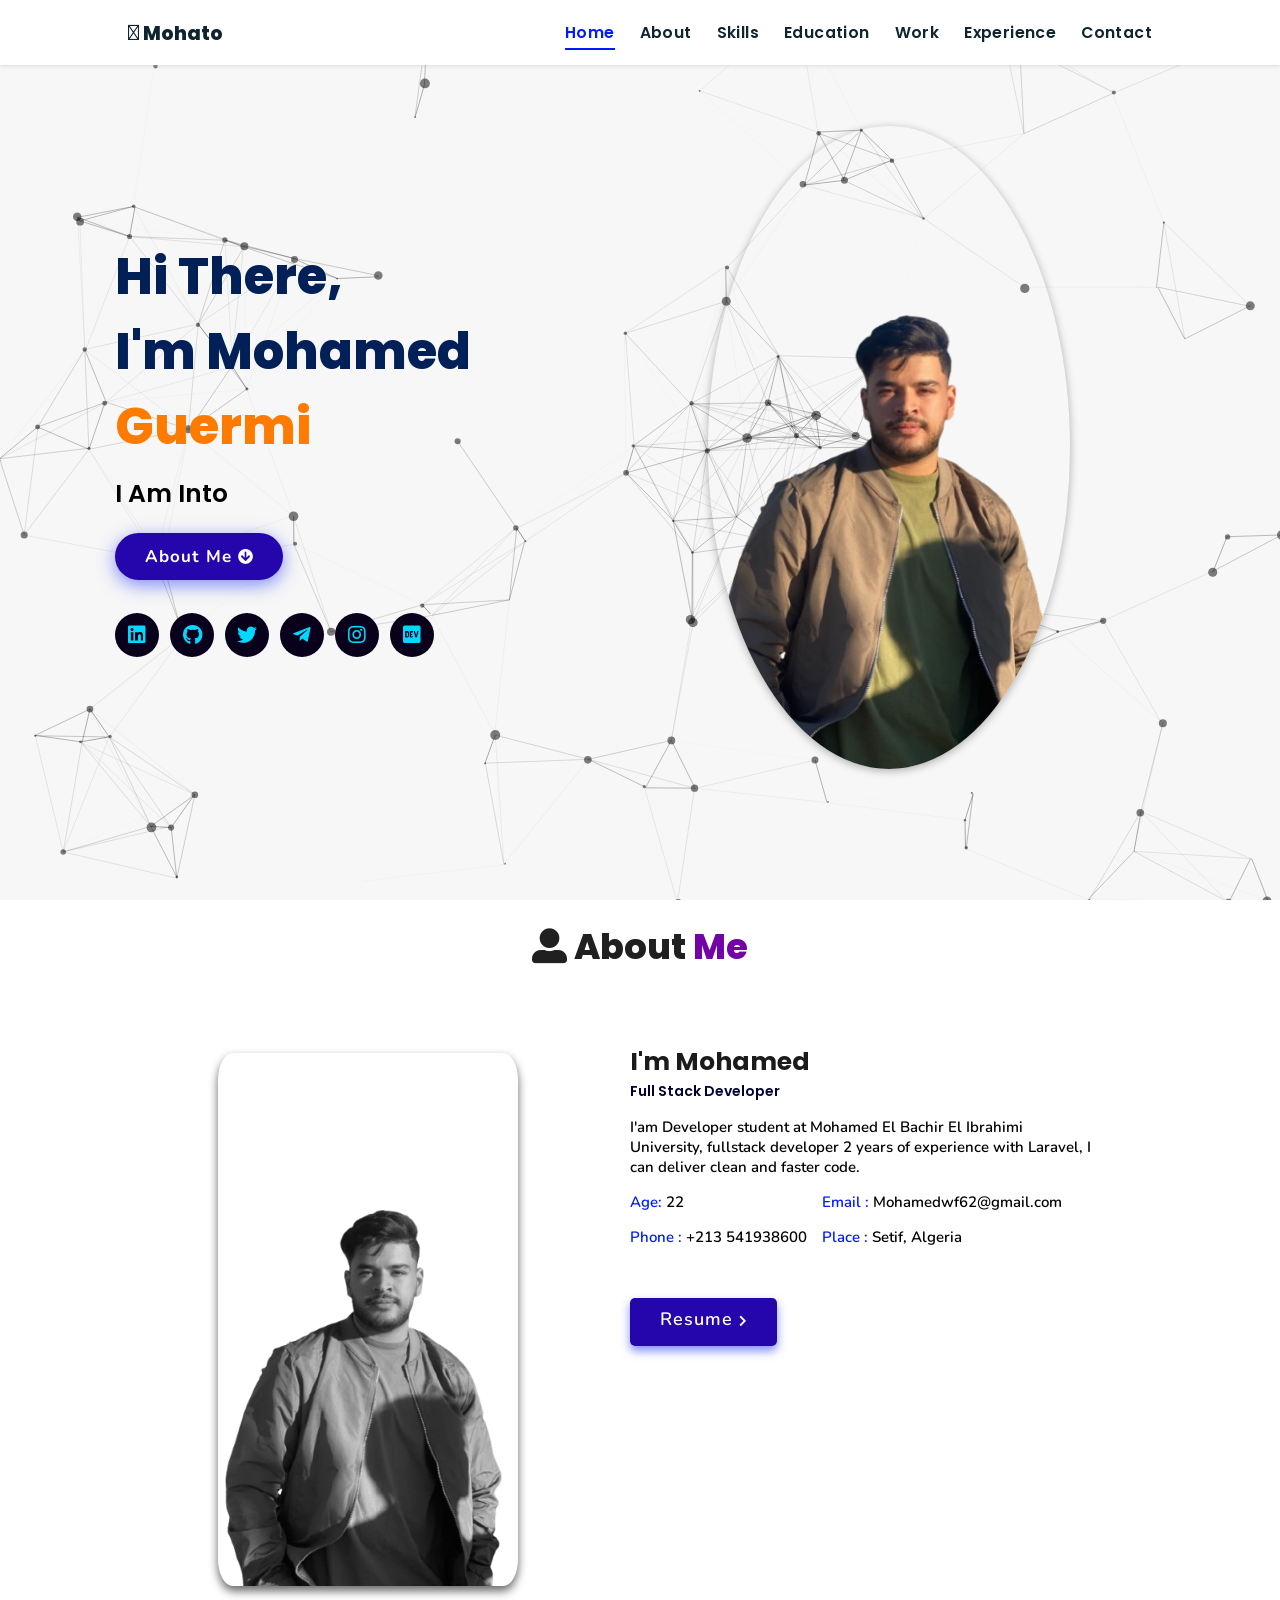
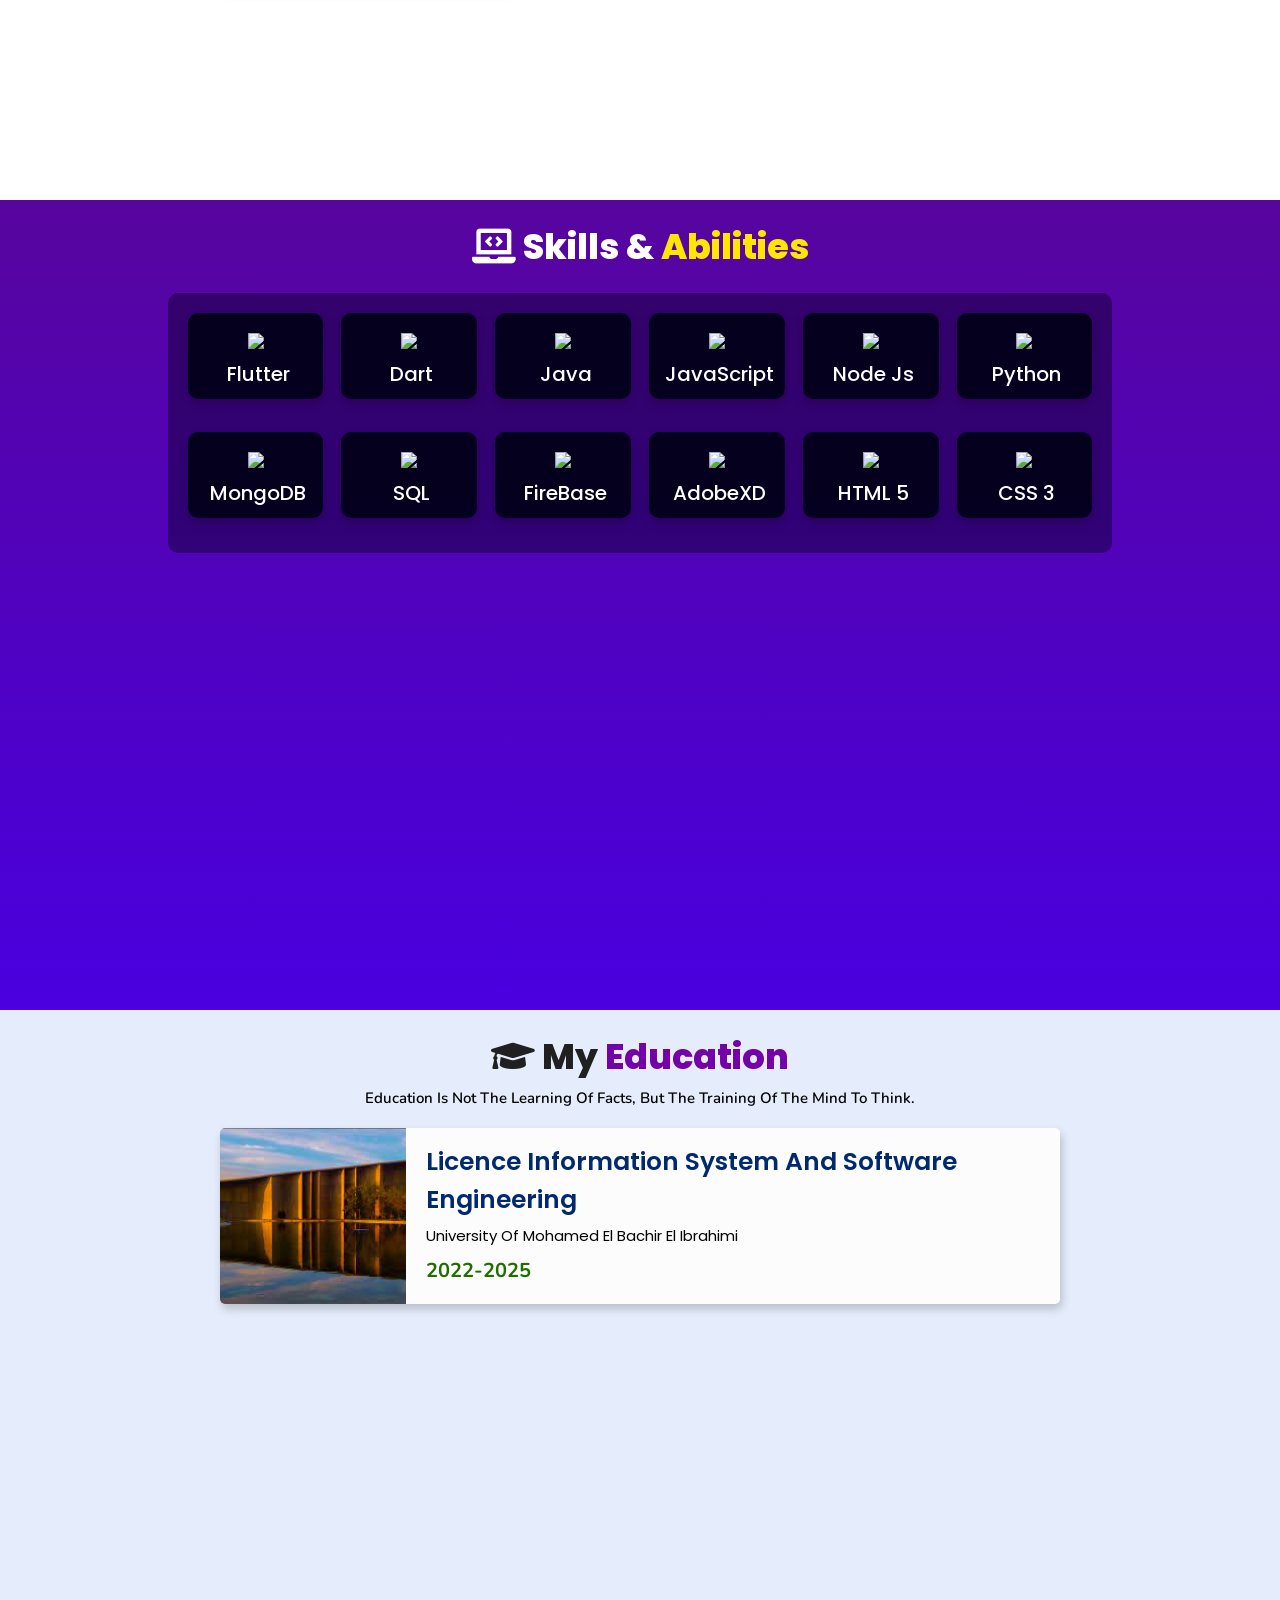
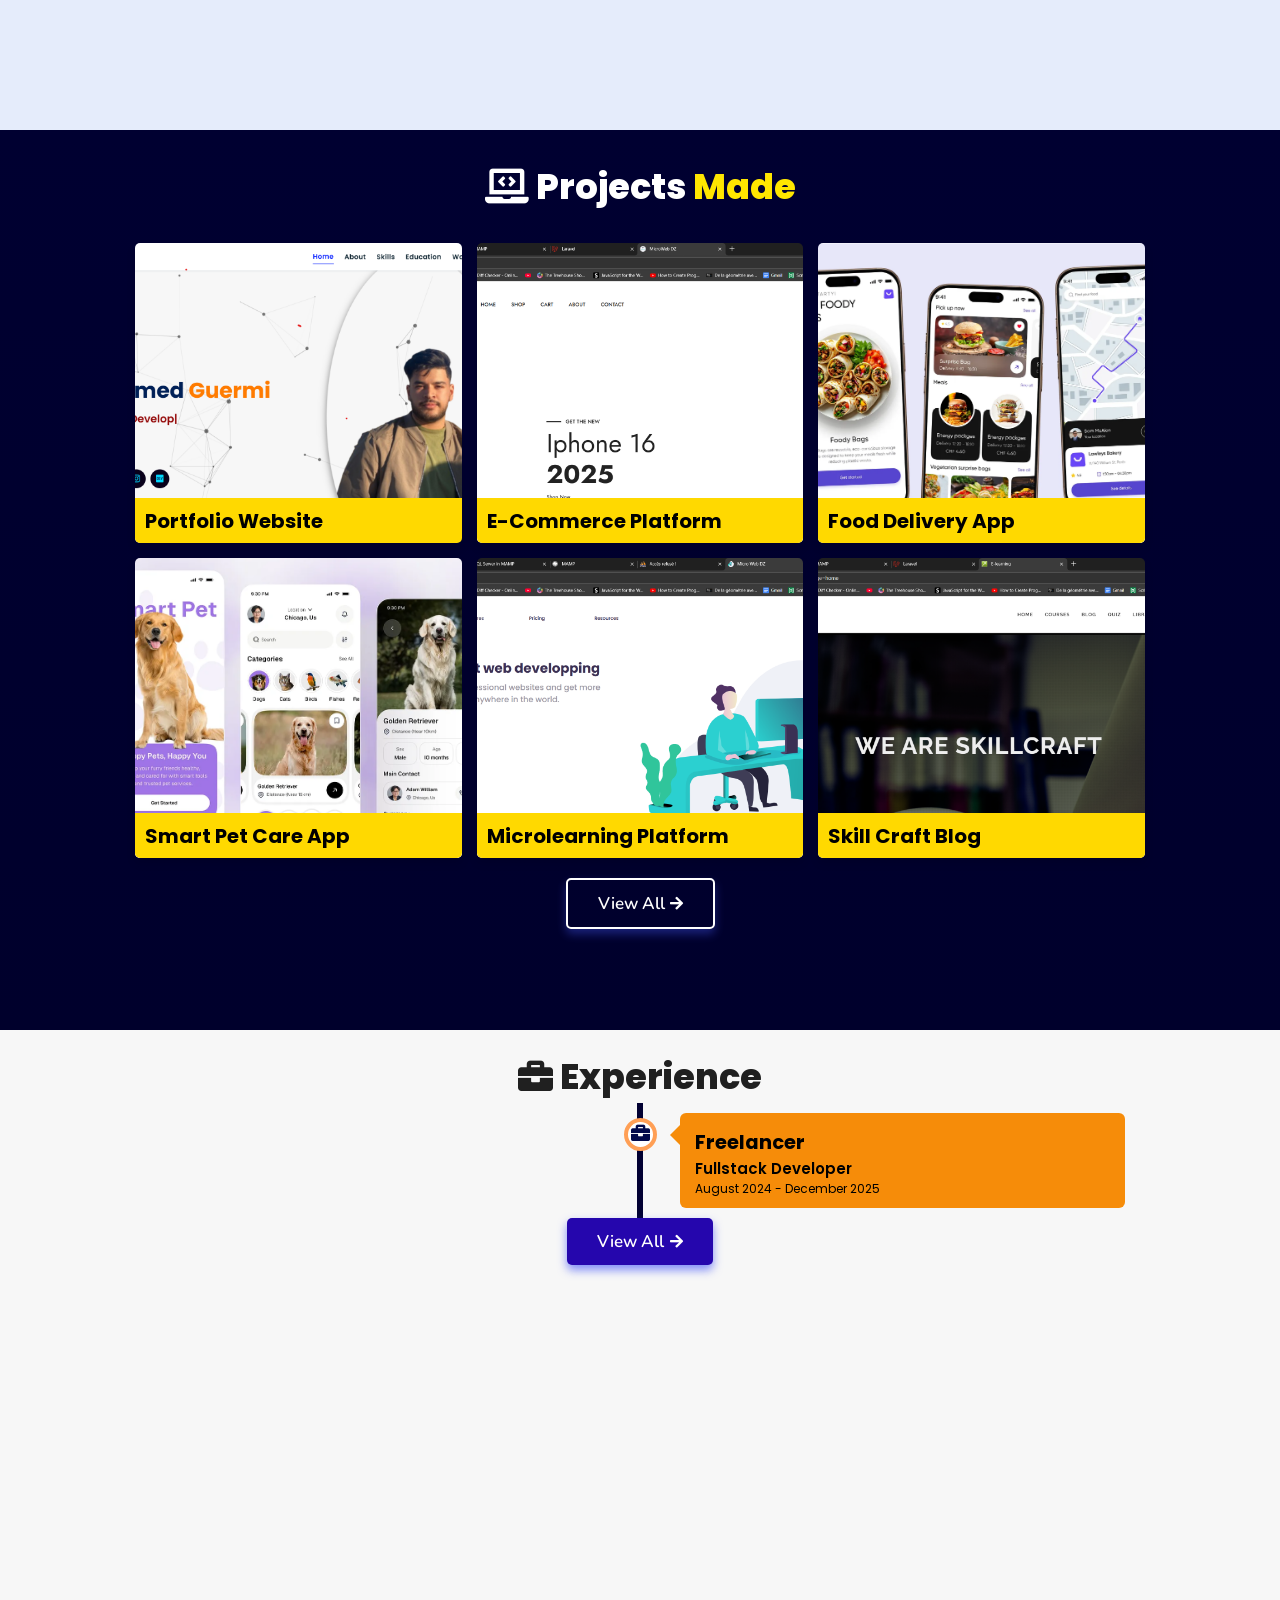
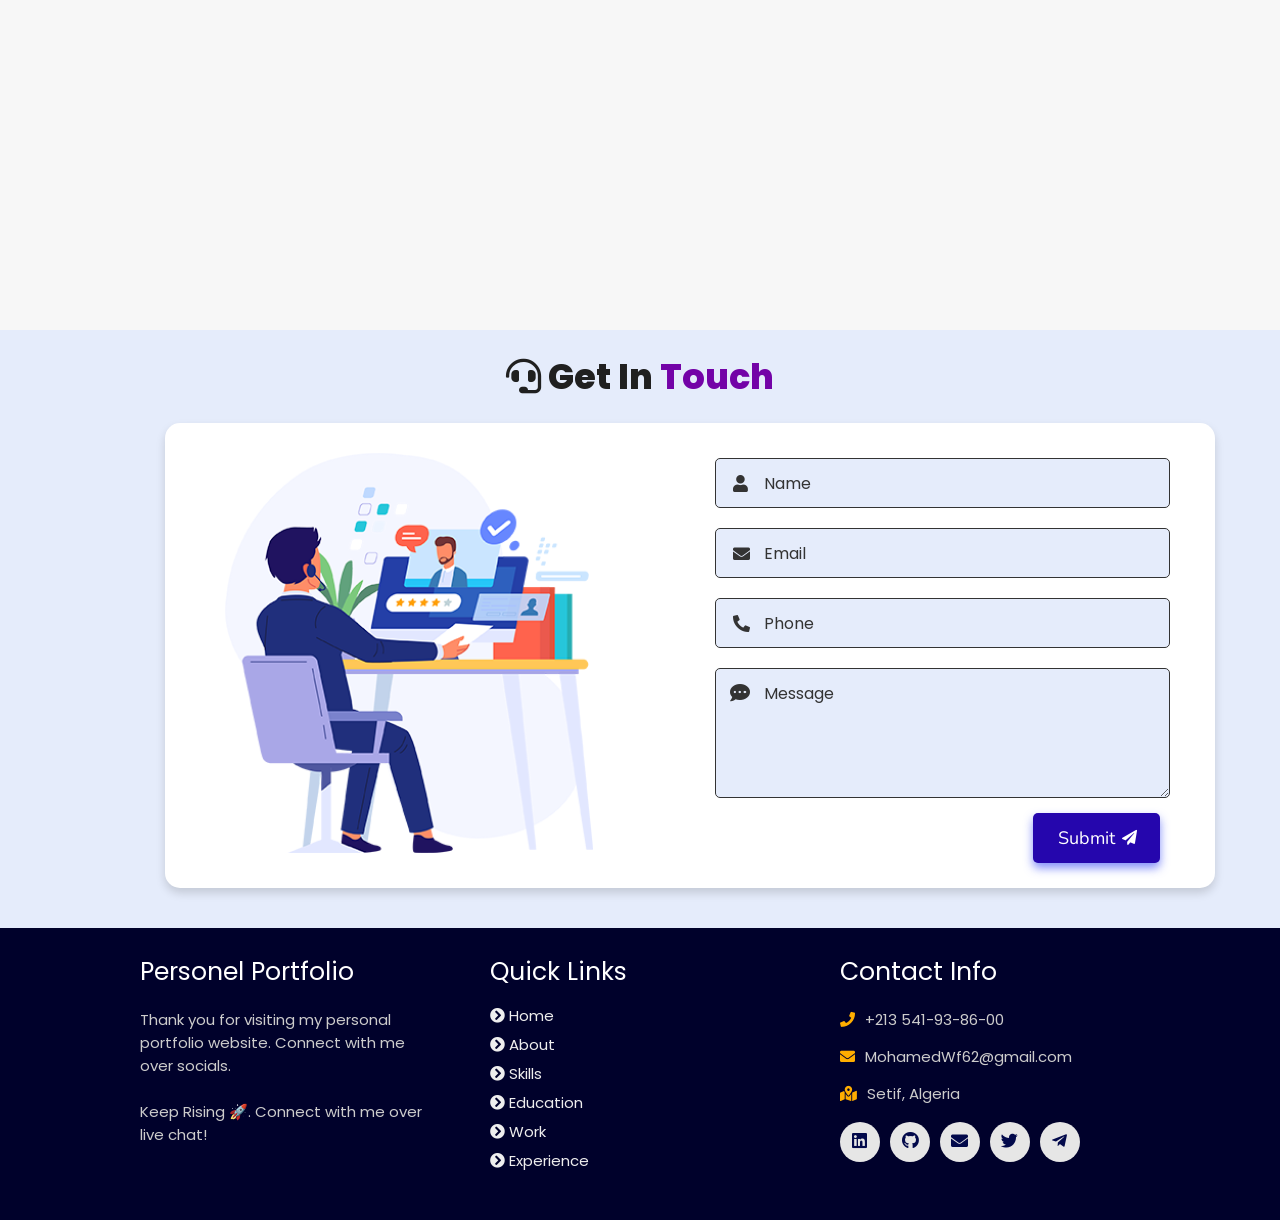
==== index.html @ 0176d93a "Add portfolio site files" ====
<!DOCTYPE html>
<html lang="en">

<head>
    <meta charset="UTF-8">
    <meta http-equiv="X-UA-Compatible" content="IE=edge">
    <meta name="viewport" content="width=device-width, initial-scale=1.0">
    <meta name="keywords" content=" Guermi Mohamed, portfolio, full stack Mobile dev, personal portfolio lifecodes, portfolio design, portfolio website, personal portfolio" />
    <meta name="description" content="Welcome to my  Portfolio. Full-Stack Mobile Developer " />
    <!-- Custom CSS -->
    <link rel="stylesheet" href="./assets/css/style.css">
    <!-- Font Awesome -->
    <link rel="stylesheet" href="https://cdnjs.cloudflare.com/ajax/libs/font-awesome/5.15.3/css/all.min.css" integrity="sha512-iBBXm8fW90+nuLcSKlbmrPcLa0OT92xO1BIsZ+ywDWZCvqsWgccV3gFoRBv0z+8dLJgyAHIhR35VZc2oM/gI1w==" crossorigin="anonymous" referrerpolicy="no-referrer"
    />
    <title>Portfolio | Guermi Mohamed</title>
</head>

<body oncontextmenu="return false">

    <!-- pre loader -->
    <!-- <div class="loader-container">
  <img draggable="false" src="./assets/images/preloader.gif" alt="">
</div> -->

    <!-- navbar starts -->
    <header>
        <a href="" class="logo"><i class="fa-solid fa-terminal"></i> Mohato</a>

        <div id="menu" class="fas fa-bars"></div>
        <nav class="navbar">
            <ul>
                <li><a class="active" href="#home">Home</a></li>
                <li><a href="#about">About</a></li>
                <li><a href="#skills">Skills</a></li>
                <li><a href="#education">Education</a></li>
                <li><a href="#work">Work</a></li>
                <li><a href="#experience">Experience</a></li>
                <li><a href="#contact">Contact</a></li>
            </ul>
        </nav>
    </header>
    <!-- navbar ends -->


    <!-- hero section starts -->
    <section class="home" id="home">
        <div id="particles-js"></div>

        <div class="content">
            <h2>Hi There,<br/> I'm Mohamed <span>Guermi </span></h2>
            <p>i am into <span class="typing-text"></span></p>
            <a href="#about" class="btn"><span>About Me</span>
      <i class="fas fa-arrow-circle-down"></i>
    </a>
            <div class="socials">
                <ul class="social-icons">
                    <li><a class="linkedin" aria-label="LinkedIn" href="" target="_blank"><i class="fab fa-linkedin"></i></a></li>
                    <li><a class="github" aria-label="GitHub" href="https://github.com/" target="_blank"><i class="fab fa-github"></i></a></li>
                    <li><a class="twitter" aria-label="Twitter" href="" target="_blank"><i class="fab fa-twitter"></i></a></li>
                    <li><a class="telegram" aria-label="Telegram" href="" target="_blank"><i class="fab fa-telegram-plane"></i></a></li>
                    <li><a class="instagram" aria-label="Instagram" href=""><i class="fab fa-instagram" target="_blank"></i></a></li>
                    <li><a class="dev" aria-label="Dev" href="" target="_blank"><i class="fab fa-dev"></i></a></li>
                </ul>
            </div>
        </div>
        <div class="image">
            <img draggable="false" class="tilt" src="./assets/images/porfolio.png" alt="">
        </div>
    </section>
    <!-- hero section ends -->


    <!-- about section starts -->
    <section class="about" id="about">
        <h2 class="heading"><i class="fas fa-user-alt"></i> About <span>Me</span></h2>

        <div class="row">

            <div class="image">
                <img draggable="false" class="tilt" src="./assets/images/porfolio.png" alt="">
            </div>
            <div class="content">
                <h3>I'm Mohamed</h3>
                <span class="tag">Full Stack Developer</span>

                <p> I'am Developer student at Mohamed El Bachir El Ibrahimi University, fullstack  developer 2 years of experience with Laravel, I can deliver clean and faster code. </p>

                <div class="box-container">
                    <div class="box">
                        <p><span> age: </span> 22</p>
                        <p><span> phone : </span> +213 541938600</p>
                    </div>
                    <div class="box">
                        <p><span> email : </span> Mohamedwf62@gmail.com</p>
                        <p><span> place : </span> Setif, Algeria</p>
                    </div>
                </div>

                <div class="resumebtn">
                    <a href="#" class="btn"><span>Resume</span>
                <i class="fas fa-chevron-right"></i>
            </a>
                </div>

            </div>
        </div>
    </section>
    <!-- about section ends -->

    <!-- skills section starts -->
    <section class="skills" id="skills">

        <h2 class="heading"><i class="fas fa-laptop-code"></i> Skills & <span>Abilities</span></h2>

        <div class="container">
            <div class="row" id="skillsContainer">


                <div class="bar">
                    <div class="info">
                        <img src="https://img.icons8.com/fluency/2x/flutter.png" />
                        <span>Flutter</span>
                    </div>
                </div>
                <div class="bar">
                    <div class="info">
                        <img src="https://img.icons8.com/color/2x/dart.png" />
                        <span>Dart</span>
                    </div>
                </div>
                <div class="bar">
                    <div class="info">
                        <img src="https://img.icons8.com/color/2x/java-coffee-cup-logo.png" />
                        <span>Java</span>
                    </div>
                </div>
                <div class="bar">
                    <div class="info">
                        <img src="https://img.icons8.com/color/2x/javascript.png" />
                        <span>JavaScript</span>
                    </div>
                </div>
                <div class="bar">
                    <div class="info">
                        <img src="https://img.icons8.com/fluency/2x/node-js.png" />
                        <span>Node Js</span>
                    </div>
                </div>
                <div class="bar">
                    <div class="info">
                        <img src="https://img.icons8.com/color/2x/python.png" />
                        <span>Python</span>
                    </div>
                </div>
                <div class="bar">
                    <div class="info">
                        <img src="https://img.icons8.com/color/2x/mongodb.png" />
                        <span>MongoDB</span>
                    </div>
                </div>
                <div class="bar">
                    <div class="info">
                        <img src="https://img.icons8.com/color-glass/2x/sql.png" />
                        <span>SQL</span>
                    </div>
                </div>
                <div class="bar">
                    <div class="info">
                        <img src="https://img.icons8.com/color/2x/firebase.png" />
                        <span>FireBase</span>
                    </div>
                </div>
                <div class="bar">
                    <div class="info">
                        <img src="https://img.icons8.com/color/2x/adobe-xd.png" />
                        <span>AdobeXD</span>
                    </div>
                </div>
                <div class="bar">
                    <div class="info">
                        <img src="https://img.icons8.com/color/2x/html-5.png" />
                        <span>HTML 5</span>
                    </div>
                </div>
                <div class="bar">
                    <div class="info">
                        <img src="https://img.icons8.com/color/2x/css3.png" />
                        <span>CSS 3</span>
                    </div>
                </div>


            </div>
        </div>
    </section>
    <!-- skills section ends -->


    <!-- education section starts -->
    <section class="education" id="education">

        <h1 class="heading"><i class="fas fa-graduation-cap"></i> My <span>Education</span></h1>

        <p class="qoute">Education is not the learning of facts, but the training of the mind to think.</p>

        <div class="box-container">

            <div class="box">
                <div class="image">
                    <img draggable="false" src="[data-uri]"
                        alt="">
                </div>
                <div class="content">
                    <h3>Licence Information System and Software Engineering</h3>
                    <p>University of Mohamed El Bachir El Ibrahimi</p>
                    <h4>2022-2025</h4>
                </div>
            </div>
<!-- 
            <div class="box">
                <div class="image">
                    <img draggable="false" src="[data-uri]"
                        alt="">
                </div>
                <div class="content">
                    <h3>Master degree Software Engineering</h3>
                    <p>University of Science and Technology Houari Boumediene | USTHB</p>
                    <h4>2021-2023 | In progress</h4>
                </div>
            </div>
End of the first box -->
        </div>
    </section>
    <!-- education section ends -->


    <!-- work project section starts -->
    <section class="work" id="work">

        <h2 class="heading"><i class="fas fa-laptop-code"></i> Projects <span>Made</span></h2>

        <div class="box-container">

            <div class="box tilt">
                <img draggable="false" src="./assets/images/prl.png" alt="" />
                <div class="content">
                    <div class="tag">
                        <h3>Portfolio Website</h3>
                    </div>
                    <div class="desc">
                        <p>Personal portfolio website. Don't need much info about it, just scroll down. You're here only!</p>
                        <div class="btns">
                            <a href="https://www.instagram.com/microwebdz.19?igsh=MTJtaXp4eDdtaGRpdg==" class="btn" target="_blank"><i class="fas fa-eye"></i> View</a>
                            <a href="https://github.com/NinjaDev/my-portfolio" class="btn" target="_blank">Code <i class="fas fa-code"></i></a>
                        </div>
                    </div>
                </div>
            </div>

            <div class="box tilt">
                <img draggable="false" src="./assets/images/ecommerce.png" alt="" />
                <div class="content">
                    <div class="tag">
                        <h3>E-Commerce Platform</h3>
                    </div>
                    <div class="desc">
                        <p>Full-stack e-commerce solution with modern design, shopping cart, payment integration, and admin dashboard.</p>
                        <div class="btns">
                            <a href="https://www.instagram.com/microwebdz.19?igsh=MTJtaXp4eDdtaGRpdg==" class="btn" target="_blank"><i class="fas fa-eye"></i> View</a>
                            <a href="https://github.com/NinjaDev" class="btn" target="_blank">Code <i class="fas fa-code"></i></a>
                        </div>
                    </div>
                </div>
            </div>

            <div class="box tilt">
                <img draggable="false" src="./assets/images/food app.png" alt="" />
                <div class="content">
                    <div class="tag">
                        <h3>Food Delivery App</h3>
                    </div>
                    <div class="desc">
                        <p>Mobile food ordering application with real-time tracking, user-friendly interface, and secure payment options.</p>
                        <div class="btns">
                            <a href="https://www.instagram.com/microwebdz.19?igsh=MTJtaXp4eDdtaGRpdg==" class="btn" target="_blank"><i class="fas fa-eye"></i> View</a>
                            <a href="https://github.com/NinjaDev" class="btn" target="_blank">Code <i class="fas fa-code"></i></a>
                        </div>
                    </div>
                </div>
            </div>

            <div class="box tilt">
                <img draggable="false" src="./assets/images/smart pet app.png" alt="" />
                <div class="content">
                    <div class="tag">
                        <h3>Smart Pet Care App</h3>
                    </div>
                    <div class="desc">
                        <p>IoT-based pet monitoring application with health tracking, feeding schedules, and real-time notifications for pet owners.</p>
                        <div class="btns">
                            <a href="https://www.instagram.com/microwebdz.19?igsh=MTJtaXp4eDdtaGRpdg==" class="btn" target="_blank"><i class="fas fa-eye"></i> View</a>
                            <a href="https://github.com/NinjaDev" class="btn" target="_blank">Code <i class="fas fa-code"></i></a>
                        </div>
                    </div>
                </div>
            </div>

            <div class="box tilt">
                <img draggable="false" src="./assets/images/microweb elarning.png" alt="" />
                <div class="content">
                    <div class="tag">
                        <h3>Microlearning Platform</h3>
                    </div>
                    <div class="desc">
                        <p>Modern e-learning platform with bite-sized courses, progress tracking, and interactive content delivery system.</p>
                        <div class="btns">
                            <a href="https://www.instagram.com/microwebdz.19?igsh=MTJtaXp4eDdtaGRpdg==" class="btn" target="_blank"><i class="fas fa-eye"></i> View</a>
                            <a href="https://github.com/NinjaDev" class="btn" target="_blank">Code <i class="fas fa-code"></i></a>
                        </div>
                    </div>
                </div>
            </div>

            <div class="box tilt">
                <img draggable="false" src="./assets/images/skill craft blog.png" alt="" />
                <div class="content">
                    <div class="tag">
                        <h3>Skill Craft Blog</h3>
                    </div>
                    <div class="desc">
                        <p>Professional blogging platform focused on skill development with CMS features, user engagement, and content management.</p>
                        <div class="btns">
                            <a href="https://www.instagram.com/microwebdz.19?igsh=MTJtaXp4eDdtaGRpdg==" class="btn" target="_blank"><i class="fas fa-eye"></i> View</a>
                            <a href="https://github.com/NinjaDev" class="btn" target="_blank">Code <i class="fas fa-code"></i></a>
                        </div>
                    </div>
                </div>
            </div>

        </div>

        <div class="viewall">
            <a href="/projects/index.html" class="btn"><span>View All</span>
    <i class="fas fa-arrow-right"></i>
</a>
        </div>

    </section>
    <!-- work project section ends -->

    <!-- experience section starts -->
    <section class="experience" id="experience">

        <h2 class="heading"><i class="fas fa-briefcase"></i> Experience </h2>

        <div class="timeline">
            <div class="container right">
                <div class="content">
                    <div class="tag">
                        <h2>Freelancer</h2>
                    </div>
                    <div class="desc">
                        <h3> Fullstack Developer </h3>
                        <p>August 2024 - December 2025 </p>
                    </div>
                </div>
            </div>

           <!--  <div class="container right">
                <div class="content">
                    <div class="tag">
                        <h2>Freelancer</h2>
                    </div>
                    <div class="desc">
                        <h3>Full Stack Mobile Developer</h3>
                        <p>Oct 2021 - present</p>
                    </div>
                </div>
            </div>

            <div class="container left">
                <div class="content">
                    <div class="tag">
                        <h2>MASS StratUp</h2>
                    </div>
                    <div class="desc">
                        <h3>Mobile Developer </h3>
                        <p>June 2021 -jan 2022 </p>
                    </div>
                </div>
            </div>
            
             <div class="container left">
                <div class="content">
                    <div class="tag">
                        <h2>SPOTLIGHT</h2>
                    </div>
                    <div class="desc">
                        <h3>Project Manager & Fullstack Developer </h3>
                        <p>December 2024 -present </p>
                    </div>
                </div>
            </div>

            <div class="container right">
      <div class="content">
        <div class="tag">
          <h2>The Spark Foundation</h2>
        </div>
        <div class="desc">
            <h3>Website Developer | Internship</h3>
            <p>May 2021 - June 2021</p>
        </div>
      </div>
    </div>

    <div class="container left">
      <div class="content">
        <div class="tag">
          <h2>The Spark Foundation</h2>
        </div>
        <div class="desc">
            <h3>Mobile Application Developer | Internship</h3>
            <p>April 2021 - May 2021</p>
        </div>
      </div>
    </div>

    <div class="container right">
      <div class="content">
        <div class="tag">
          <h2>Frshr Technologies</h2>
        </div>
        <div class="desc">
            <h3>Wordpress Developer | Internship</h3>
            <p>April 2021 - April 2021</p>
        </div>
      </div>
    </div>

    <div class="container left">
      <div class="content">
        <div class="tag">
          <h2>WonderingBlog</h2>
        </div>
        <div class="desc">
            <h3>Web Development & SEO | Internship</h3>
            <p>March 2021 - April 2021</p>
        </div>
      </div>
    </div>
  </div>
-->
            <div class="morebtn">
                <a href="/experience/index.html" class="btn"><span>View All</span>
      <i class="fas fa-arrow-right"></i>
  </a>
            </div>

        </div>

    </section>
    <!--
    </section>
    <!-- experience section ends -->

    <!-- contact section starts -->
    <section class="contact" id="contact">

        <h2 class="heading"><i class="fas fa-headset"></i> Get in <span>Touch</span></h2>

        <div class="container">
            <div class="content">
                <div class="image-box">
                    <img draggable="false" src="./assets/images/contact1.png" alt="">
                </div>
                <form id="contact-form">

                    <div class="form-group">
                        <div class="field">
                            <input type="text" name="name" placeholder="Name" required>
                            <i class='fas fa-user'></i>
                        </div>
                        <div class="field">
                            <input type="text" name="email" placeholder="Email" required>
                            <i class='fas fa-envelope'></i>
                        </div>
                        <div class="field">
                            <input type="text" name="phone" placeholder="Phone">
                            <i class='fas fa-phone-alt'></i>
                        </div>
                        <div class="message">
                            <textarea placeholder="Message" name="message" required></textarea>
                            <i class="fas fa-comment-dots"></i>
                        </div>
                    </div>
                    <div class="button-area">
                        <button type="submit">
          Submit <i class="fa fa-paper-plane"></i></button>
                    </div>
                </form>
            </div>
        </div>
    </section>
    <!-- contact section ends -->


    <!-- footer section starts -->
    <section class="footer">

        <div class="box-container">

            <div class="box">
                <h3>Personel Portfolio</h3>
                <p>Thank you for visiting my personal portfolio website. Connect with me over socials. <br/> <br/> Keep Rising 🚀. Connect with me over live chat!</p>
            </div>

            <div class="box">
                <h3>quick links</h3>
                <a href="#home"><i class="fas fa-chevron-circle-right"></i> home</a>
                <a href="#about"><i class="fas fa-chevron-circle-right"></i> about</a>
                <a href="#skills"><i class="fas fa-chevron-circle-right"></i> skills</a>
                <a href="#education"><i class="fas fa-chevron-circle-right"></i> education</a>
                <a href="#work"><i class="fas fa-chevron-circle-right"></i> work</a>
                <a href="#experience"><i class="fas fa-chevron-circle-right"></i> experience</a>
            </div>

            <div class="box">
                <h3>contact info</h3>
                <p> <i class="fas fa-phone"></i>+213 541-93-86-00</p>
                <p> <i class="fas fa-envelope"></i>MohamedWf62@gmail.com</p>
                <p> <i class="fas fa-map-marked-alt"></i>Setif, Algeria</p>
                <div class="share">

                    <a href="" class="fab fa-linkedin" aria-label="LinkedIn" target="_blank"></a>
                    <a href="" class="fab fa-github" aria-label="GitHub" target="_blank"></a>
                    <a href="" class="fas fa-envelope" aria-label="Mail" target="_blank"></a>
                    <a href="" class="fab fa-twitter" aria-label="Twitter" target="_blank"></a>
                    <a href="" class="fab fa-telegram-plane" aria-label="Telegram" target="_blank"></a>
                </div>
            </div>
        </div>


    </section>
    <!-- footer section ends -->


    <!-- scroll top btn -->
    <a href="#home" aria-label="ScrollTop" class="fas fa-angle-up" id="scroll-top"></a>
    <!-- scroll back to top -->


    <!-- ==== ALL MAJOR JAVASCRIPT CDNS STARTS ==== -->
    <!-- jquery cdn -->
    <script src="https://cdnjs.cloudflare.com/ajax/libs/jquery/3.6.0/jquery.min.js" integrity="sha512-894YE6QWD5I59HgZOGReFYm4dnWc1Qt5NtvYSaNcOP+u1T9qYdvdihz0PPSiiqn/+/3e7Jo4EaG7TubfWGUrMQ==" crossorigin="anonymous" referrerpolicy="no-referrer"></script>

    <!-- typed.js cdn -->
    <script src="https://cdnjs.cloudflare.com/ajax/libs/typed.js/2.0.5/typed.min.js" integrity="sha512-1KbKusm/hAtkX5FScVR5G36wodIMnVd/aP04af06iyQTkD17szAMGNmxfNH+tEuFp3Og/P5G32L1qEC47CZbUQ==" crossorigin="anonymous" referrerpolicy="no-referrer"></script>

    <!-- particle.js links -->
    <script src="./assets/js/particles.min.js"></script>
    <script src="./assets/js/app.js"></script>

    <!-- vanilla tilt.js links -->
    <script src="https://cdnjs.cloudflare.com/ajax/libs/vanilla-tilt/1.7.0/vanilla-tilt.min.js" integrity="sha512-SttpKhJqONuBVxbRcuH0wezjuX+BoFoli0yPsnrAADcHsQMW8rkR84ItFHGIkPvhnlRnE2FaifDOUw+EltbuHg==" crossorigin="anonymous" referrerpolicy="no-referrer"></script>

    <!-- scroll reveal anim -->
    <script src="https://unpkg.com/scrollreveal"></script>

    <script type="text/javascript" src="https://cdn.jsdelivr.net/npm/emailjs-com@3/dist/email.min.js"></script>

    <!-- ==== ALL MAJOR JAVASCRIPT CDNS ENDS ==== -->

    <script src="./assets/js/script.js"></script>

</body>

</html>
---- assets/css/style.css ----
@import url("https://fonts.googleapis.com/css2?family=Poppins:wght@400;600;700&display=swap");
@import url("https://fonts.googleapis.com/css2?family=Nunito:ital,wght@0,300;0,400;0,600;0,700;1,300;1,400&display=swap");
* {
    margin: 0;
    padding: 0;
    box-sizing: border-box;
    text-decoration: none;
    outline: none;
    border: none;
    text-transform: capitalize;
    transition: all 0.2s linear;
}

html {
    font-size: 62.5%;
    overflow-x: hidden;
    scroll-behavior: smooth;
}

body {
    background: #f7f7f7;
    font-family: "Poppins", sans-serif;
}

*::selection {
    background: #2b3dda;
    color: #fff;
}

html {
    font-size: 62.5%;
    overflow-x: hidden;
}

html::-webkit-scrollbar {
    width: 0.8rem;
}

html::-webkit-scrollbar-track {
    background: rgb(235, 202, 245);
}

html::-webkit-scrollbar-thumb {
    background: #420177;
}

/* pre loader start */

.loader-container {
    position: fixed;
    top: 0;
    left: 0;
    z-index: 10000;
    background: #e6eff1;
    display: flex;
    align-items: center;
    justify-content: center;
    height: 100%;
    width: 100%;
}

.loader-container.fade-out {
    top: -120%;
}

/* pre loader end */

/* navbar starts */

header {
    position: fixed;
    top: 0;
    left: 0;
    right: 0;
    z-index: 1000;
    display: flex;
    align-items: center;
    justify-content: space-between;
    padding: 1.7rem 10%;
    height: 6.5rem;
    background-color: #fff;
    box-shadow: 0 1px 4px rgba(146, 161, 176, 0.3);
}

section {
    min-height: 100vh;
    padding: 2rem 9%;
}

.heading {
    font-size: 3.5rem;
    color: rgb(32, 32, 32);
    font-weight: 800;
    text-align: center;
}

.heading span {
    color: rgb(115, 3, 167);
}

header .logo {
    font-size: 1.9rem;
    font-weight: 800;
    text-decoration: none;
    color: #0e2431;
}

header .logo i {
    font-size: 2.2rem;
}

header .logo:hover {
    color: #fc8c05;
}

header .navbar ul {
    list-style: none;
    display: flex;
    justify-content: center;
    align-items: center;
}

header .navbar li {
    margin-left: 2.5rem;
}

header .navbar ul li a {
    font-size: 1.57rem;
    color: #0e2431;
    font-weight: 600;
    text-decoration: none;
    letter-spacing: 0.04rem;
    transition: 0.2s;
}

header .navbar ul li a.active,
header .navbar ul li a:hover {
    color: #011aff;
    border-bottom: 0.2rem solid #011aff;
    padding: 0.5rem 0;
}

/* navbar ends */

/* hamburger icon starts*/

#menu {
    font-size: 3rem;
    cursor: pointer;
    color: rgb(24, 2, 63);
    display: none;
}

@media (max-width: 768px) {
    #menu {
        display: block;
    }
    header .navbar {
        position: fixed;
        top: 6.5rem;
        right: -120%;
        width: 75%;
        height: 100%;
        text-align: left;
        align-items: flex-start;
        background-color: #0e0f31;
    }
    header .navbar ul {
        flex-flow: column;
        padding: 1rem;
    }
    header .navbar ul li {
        text-align: center;
        width: 100%;
        margin: 1rem 0;
        border-radius: 0.5rem;
        width: 26rem;
    }
    header .navbar ul li a {
        display: block;
        padding: 1rem;
        text-align: left;
        color: #fff;
        font-size: 2rem;
    }
    header .navbar ul li a.active,
    header .navbar ul li a:hover {
        padding: 1rem;
        color: #fff;
        border-radius: 0.5rem;
        border-bottom: 0.5rem solid #011aff;
    }
    .fa-times {
        transform: rotate(180deg);
    }
    header .navbar.nav-toggle {
        right: 0;
    }
}

/* hamburger icon ends */

/* hero section starts*/

.home {
    position: relative;
    display: flex;
    flex-wrap: wrap;
    gap: 1.5rem;
    min-height: 100vh;
    align-items: center;
}

.home #particles-js {
    position: absolute;
    top: 0;
    left: 0;
    height: 100%;
    width: 100%;
}

.home::before {
    content: "";
    position: absolute;
    top: 0;
    left: 0;
    height: 100%;
    width: 100%;
}

.home .content {
    flex: 1 1 40rem;
    padding-top: 1rem;
    z-index: 1;
}

.home .image {
    flex: 1 1 40rem;
    z-index: 1;
}

.home .image img {
    width: 70%;
    margin-left: 6rem;
    border-radius: 50%;
    box-shadow: 0 2px 8px rgba(0, 0, 0, 0.3);
    cursor: pointer;
}

.home .image img:hover {
    box-shadow: 0 5px 15px rgba(0, 0, 0, 0.5);
}

.home .content h2 {
    font-size: 5rem;
    font-weight: 800;
    color: #002057;
}

.home .content h2 span {
    font-size: 5rem;
    font-weight: 800;
    color: #ff7b00;
}

.home .content p {
    font-size: 2.5rem;
    color: #000;
    font-weight: 600;
    padding: 1rem 0;
}

.home .content p span {
    font-size: 2.5rem;
    color: rgb(148, 8, 8);
    font-weight: 600;
    padding: 1rem 0;
}

.home .btn {
    margin-top: 1rem;
    position: absolute;
    line-height: 0;
    padding: 1.6rem 3rem;
    border-radius: 4em;
    transition: 0.5s;
    color: #fff;
    background: #2506ad;
    box-shadow: 0px 5px 18px rgba(48, 68, 247, 0.6);
    font-family: "Nunito", sans-serif;
}

.home .btn span {
    font-weight: 700;
    font-size: 1.7rem;
    letter-spacing: 0.1rem;
}

.home .btn i {
    margin-left: 0.3rem;
    font-size: 1.5rem;
    transition: 0.3s;
}

.home .btn:hover {
    background: #1a047e;
}

.home .btn:hover i {
    transform: translateX(5px);
}

/* social icons start */

.socials {
    position: relative;
    margin-top: 9rem;
}

.socials .social-icons {
    padding-left: 0;
    margin-bottom: 0;
    list-style: none;
}

.socials .social-icons li {
    display: inline-block;
    margin-bottom: 14px;
}

.social-icons a {
    font-size: 2rem;
    display: inline-block;
    line-height: 44px;
    color: #00d9ff;
    background-color: #09011b;
    width: 44px;
    height: 44px;
    text-align: center;
    margin-right: 8px;
    border-radius: 100%;
    -webkit-transition: all 0.2s linear;
    -o-transition: all 0.2s linear;
    transition: all 0.2s linear;
}

.social-icons a:active,
.social-icons a:focus,
.social-icons a:hover {
    color: #fff;
    background-color: #0685da;
}

.social-icons a.github:hover {
    background-color: #0e0e0e;
}

.social-icons a.twitter:hover {
    background-color: #00aced;
}

.social-icons a.linkedin:hover {
    background-color: #007bb6;
}

.social-icons a.dev:hover {
    background-color: #070707;
}

.social-icons a.instagram:hover {
    background-color: #ee00da;
}

/* social icons end */

/* hero media queries starts*/

@media (max-width: 450px) {
    .home .btn {
        margin: 4rem 0;
    }
    .socials {
        margin-top: 12rem;
    }
    .home .image img {
        margin-top: -12rem;
    }
    .home .content p {
        font-size: 2.2rem;
    }
    .home .content p span {
        font-size: 2.2rem;
    }
}

/* hero media queries ends*/

/* hero section end */

/* about section starts */

.about {
    background: rgb(255, 255, 255);
}

.about .row {
    display: flex;
    flex-direction: row;
    gap: 2rem;
    flex-wrap: wrap;
    padding: 4rem;
}

.about .row .image {
    text-align: center;
    flex: 1 1 35rem;
}

.about .row .image img {
    margin: 4rem;
    width: 30rem;
    height: auto;
    border-radius: 5%;
    box-shadow: 0 5px 10px rgba(0, 0, 0, 0.6);
    mix-blend-mode: luminosity;
    transition: 0.3s;
    cursor: pointer;
}

.about .row .image img:hover {
    mix-blend-mode: normal;
}

.about .row .content {
    flex: 1 1 45rem;
    padding: 3rem;
}

.about .row .content h3 {
    color: rgb(27, 27, 27);
    font-size: 2.5rem;
}

.about .row .content .tag {
    font-size: 1.4rem;
    color: #020133;
    font-weight: 600;
    margin-top: 1rem;
}

.about .row .content p {
    font-size: 1.5rem;
    margin-top: 1.5rem;
    font-family: "Nunito";
    font-weight: 600;
    text-transform: none;
}

.about .row .content .box-container {
    display: flex;
    flex-wrap: wrap;
    gap: 1.5rem;
    font-family: "Nunito";
    font-weight: 600;
}

.about .row .content .box-container .box p {
    text-transform: none;
}

.about .row .content .box-container .box p span {
    color: #011aff;
}

.resumebtn {
    margin-top: 6rem;
}

.resumebtn .btn {
    padding: 1.7rem 3rem;
    border-radius: 0.5em;
    transition: 0.3s;
    color: #fff;
    background: #2506ad;
    box-shadow: 0px 5px 10px rgba(48, 68, 247, 0.6);
    font-family: "Nunito", sans-serif;
}

.resumebtn .btn span {
    font-weight: 600;
    font-size: 1.8rem;
    letter-spacing: 0.1rem;
}

.resumebtn .btn i {
    margin-left: 0.3rem;
    font-size: 1.2rem;
    transition: 0.3s;
}

.resumebtn .btn:hover {
    background: #1a047e;
}

.resumebtn .btn:hover i {
    transform: translateX(5px);
}

/* about media queries starts*/

@media screen and (max-width: 600px) {
    .about .row .image {
        margin-top: 2rem;
    }
    .about .row .image img {
        margin: 0 auto;
        width: 80%;
        mix-blend-mode: normal;
    }
    .about .row {
        padding: 0.5rem;
        margin-bottom: 7rem;
    }
    .about .row .content {
        padding: 1rem;
    }
    .about .row .content .box-container {
        gap: 0;
    }
}

/* about media queries ends*/

/* about section ends */

/* skills section starts */

.skills {
    min-height: 90vh;
    background: linear-gradient(to bottom, #57059e, #4a00e0);
}

.skills h2 {
    color: #fff;
}

.skills .heading span {
    color: rgb(255, 230, 0);
}

.skills .container {
    background: rgba(0, 0, 22, 0.4);
    color: #fff;
    border-radius: 1rem;
    padding: 2rem;
    width: 90%;
    margin: auto;
    margin-top: 2rem;
}

.skills .container .row {
    display: grid;
    grid-template-columns: repeat(6, 1fr);
    flex-wrap: wrap;
    gap: 1.8rem;
}

.skills .container .bar {
    margin-bottom: 15px;
    padding: 10px;
    border-radius: 1rem;
    box-shadow: 0 4px 10px rgba(0, 0, 0, 0.2);
    background: rgba(0, 0, 22, 0.9);
    transition: 0.2s;
}

.skills .container .bar:hover {
    box-shadow: 0 8px 10px rgba(0, 2, 68, 0.8) !important;
    background-color: rgba(0, 0, 0, 0.9) !important;
}

.skills .container .bar .info {
    display: flex;
    flex-direction: column;
    align-items: center;
    gap: 1rem;
    margin-top: 1rem;
}

.skills .container .bar .info i {
    font-size: 4rem;
}

.skills .container .bar .info span {
    font-size: 2rem;
    font-weight: 500;
    font-family: "Poppins";
    margin-left: 0.5rem;
}

/* skills media queries starts*/

@media screen and (max-width: 600px) {
    .skills .container {
        padding: 0;
        margin: 0;
    }
    .skills .container .row {
        grid-template-columns: repeat(2, 1fr);
        margin: 1rem;
        padding: 2rem 0.2rem 2rem 0.2rem;
        gap: 1rem;
    }
    .skills .container {
        margin-top: 5px;
        width: 100%;
    }
}

/* skills media queries ends*/

/* skills section ends */

/* education section starts */

.education {
    background: #e5ecfb;
    min-height: 80vh;
}

.education .qoute {
    font-size: 1.5rem;
    text-align: center;
    font-family: "Nunito", sans-serif;
    font-weight: 600;
    margin-top: 0.5rem;
}

.education .box-container {
    display: flex;
    flex-wrap: wrap;
    justify-content: center;
    align-items: center;
    flex-direction: column;
}

.education .box-container .box {
    display: flex;
    flex-direction: row;
    width: 80%;
    border-radius: 0.5rem;
    box-shadow: 0.2rem 0.5rem 1rem rgba(0, 0, 0, 0.2);
    text-align: center;
    position: relative;
    margin-top: 2rem;
    overflow: hidden;
    transition: 0.3s;
    background: rgb(252, 252, 252);
}

.education .box-container .box:hover {
    transform: scale(1.03);
    box-shadow: 1rem 0.5rem 1.2rem rgba(0, 0, 0, 0.3);
}

.education .box-container .box .image {
    flex: 1 1 20rem;
    width: 100%;
}

.education .box-container .box img {
    object-fit: cover;
    position: relative;
    width: 100%;
    height: 100%;
}

.education .box-container .box .content {
    position: relative;
    display: flex;
    flex-direction: column;
    padding: 1rem;
    flex-wrap: wrap;
    flex: 1 1 70rem;
}

.education .box-container .box .content h3 {
    font-size: 2.5rem;
    color: #012970;
    padding: 0.5rem 0;
    font-weight: 600;
    text-align: left;
    margin-left: 1rem;
}

.education .box-container .box .content p {
    font-size: 1.5rem;
    margin-left: 1rem;
    text-align: left;
}

.education h4 {
    font-size: 2rem;
    color: rgb(34, 109, 0);
    text-align: left;
    margin: 1rem;
    font-family: "Nunito", sans-serif;
    font-weight: 700;
}

/* education media queries starts*/

@media screen and (max-width: 600px) {
    .education .box-container .box {
        flex-direction: column;
        width: 100%;
    }
    .education .box-container .box .image {
        width: 100%;
        height: 25rem;
    }
    .education .box-container .box img {
        width: 100%;
    }
    .education .box-container .box .content {
        position: relative;
        display: flex;
        flex-direction: column;
        padding: 1rem;
        flex-wrap: wrap;
        flex: 0;
    }
    .education .btns {
        margin-top: 2rem;
        margin-left: 1rem;
        margin-right: 1rem;
        flex-wrap: wrap;
    }
}

/* education media queries ends*/

/* education section ends */

/* work section starts */

.work {
    /* background: #010124; */
    background: linear-gradient(to bottom, #000031, #00002c);
}

.work h2 {
    color: #fff;
    padding: 1rem;
}

.work .heading span {
    color: rgb(255, 230, 0);
}

.work .box-container {
    display: flex;
    flex-wrap: wrap;
    gap: 1.5rem;
    margin: 2rem;
}

.work .box-container .box {
    flex: 1 1 30rem;
    border-radius: 0.5rem;
    box-shadow: 0 0.5rem 1rem rgba(0, 0, 0, 0.1);
    position: relative;
    overflow: hidden;
    height: 30rem;
}

.work .box-container .box img {
    height: 100%;
    width: 100%;
    object-fit: cover;
}

.work .box-container .box .content {
    height: 100%;
    width: 100%;
    position: absolute;
    top: 85%;
    left: 0;
    background: rgba(255, 255, 255, 0.9);
    display: flex;
    flex-direction: column;
}

.work .box-container .box .content .tag {
    display: flex;
    flex-direction: row;
    justify-content: space-between;
    align-items: center;
    height: 4.5rem;
    width: 100%;
    padding-left: 1rem;
    background: #ffd900;
}

.work .box-container .box .content .tag h3 {
    font-size: 2rem;
}

.work .box-container .box:hover .content {
    top: 25%;
}

.work .desc {
    margin: 2rem;
    display: flex;
    flex-direction: column;
    justify-content: center;
}

.work .desc p {
    font-size: 1.5rem;
}

.work .desc .btns {
    display: flex;
    justify-content: space-between;
    width: 100%;
    margin-top: 2rem;
}

.work .desc .btns .btn {
    line-height: 0;
    display: inline;
    padding: 1.5rem 2.5rem;
    border-radius: 0.5rem;
    font-size: 1.5rem;
    color: #fff;
    background: rgb(12, 12, 12);
    margin-right: 2rem;
}

.work .desc .btns .btn:hover {
    background: #310ae0f5;
}

.work .viewall {
    display: flex;
    justify-content: center;
}

.work .viewall .btn {
    position: relative;
    line-height: 0;
    padding: 1.6rem 3rem;
    border-radius: 0.5em;
    transition: 0.5s;
    color: rgb(255, 255, 255);
    font-weight: 700;
    border: 2px solid #fff;
    box-shadow: 0px 5px 10px rgba(65, 84, 241, 0.4);
    text-align: center;
}

.work .viewall .btn span {
    font-weight: 600;
    font-size: 1.7rem;
    font-family: "Nunito", sans-serif;
}

.work .viewall .btn i {
    margin-left: 0.3rem;
    font-size: 1.5rem;
    transition: 0.3s;
}

.work .viewall .btn:hover {
    background: #fff;
    color: #000;
}

.work .viewall .btn:hover i {
    transform: translateX(5px);
}

/* work section ends */

/* experience section starts */

.experience .timeline {
    position: relative;
    max-width: 1200px;
    margin: 0 auto;
}

.experience .timeline::after {
    content: "";
    position: absolute;
    width: 6px;
    background: #020133;
    top: 0;
    bottom: 0;
    left: 50%;
    margin-left: -3px;
    z-index: -2;
}

.experience .container {
    padding: 10px 40px;
    position: relative;
    background-color: inherit;
    width: 50%;
}

/*circles on timeline*/

.experience .container::after {
    content: "\f0b1";
    position: absolute;
    width: 25px;
    height: 25px;
    right: -17px;
    background-color: rgb(255, 255, 255);
    border: 4px solid #ff9f55;
    top: 15px;
    border-radius: 50%;
    z-index: 100;
    font-size: 1.89rem;
    text-align: center;
    font-weight: 600;
    color: #02094b;
    font-family: "Font Awesome\ 5 Free";
}

.experience .left {
    left: 0;
}

.experience .right {
    left: 50%;
}

/* arrows pointing right */

.experience .left::before {
    content: " ";
    height: 0;
    position: absolute;
    top: 22px;
    width: 0;
    z-index: 1;
    right: 30px;
    border: medium solid #f68c09;
    border-width: 10px 0 10px 10px;
    border-color: transparent transparent transparent #f68c09;
}

/* arrows pointing left  */

.experience .right::before {
    content: " ";
    height: 0;
    position: absolute;
    top: 22px;
    width: 0;
    z-index: 1;
    left: 30px;
    border: medium solid #f68c09;
    border-width: 10px 10px 10px 0;
    border-color: transparent #f68c09 transparent transparent;
}

.experience .right::after {
    left: -16px;
}

.experience .content {
    background-color: #f68c09;
    position: relative;
    border-radius: 6px;
}

.experience .content .tag {
    font-size: 1.3rem;
    padding-top: 1.5rem;
    padding-left: 1.5rem;
}

.experience .content .desc {
    margin-left: 1.5rem;
    padding-bottom: 1rem;
}

.experience .content .desc h3 {
    font-size: 1.5rem;
    font-weight: 600;
}

.experience .content .desc p {
    font-size: 1.2rem;
}

/* view all button */

.morebtn {
    display: flex;
    justify-content: center;
}

.morebtn .btn {
    position: relative;
    line-height: 0;
    padding: 1.6rem 3rem;
    border-radius: 0.5em;
    transition: 0.5s;
    color: #fff;
    background: #2506ad;
    box-shadow: 0px 5px 10px rgba(48, 68, 247, 0.6);
    text-align: center;
}

.morebtn .btn span {
    font-weight: 600;
    font-size: 1.7rem;
    font-family: "Nunito", sans-serif;
}

.morebtn .btn i {
    margin-left: 0.3rem;
    font-size: 1.5rem;
    transition: 0.3s;
}

.morebtn .btn:hover {
    background: #1a047e;
}

.morebtn .btn:hover i {
    transform: translateX(5px);
}

/* Media queries - Responsive timeline on screens less than 600px wide */

@media screen and (max-width: 600px) {
    .experience {
        min-height: 80vh;
    }
    .experience .timeline {
        margin-top: 2rem;
    }
    .experience .timeline::after {
        left: 31px;
    }
    .experience .container {
        width: 100%;
        padding-left: 8rem;
        padding-right: 2rem;
    }
    .experience .container::after {
        font-size: 2.2rem;
    }
    .experience .container::before {
        left: 61px;
        border: medium solid #f68c09;
        border-width: 10px 10px 10px 0;
        border-color: transparent #f68c09 transparent transparent;
    }
    .experience .left::after {
        left: 15px;
    }
    .experience .right::after {
        left: 15px;
    }
    .experience .right {
        left: 0%;
    }
    .morebtn {
        margin-top: 3rem;
    }
}

/* experience media queries ends */

/* experience section ends */

/* contact section starts */

.contact {
    background: #e5ecfb;
    min-height: 60vh;
}

.contact .container {
    max-width: 1050px;
    width: 100%;
    background: #fff;
    border-radius: 1.5rem;
    margin: 2rem 5rem;
    box-shadow: 0 5px 10px rgba(0, 0, 0, 0.15);
}

.contact .container .content {
    display: flex;
    align-items: center;
    justify-content: space-between;
    padding: 2.5rem 2rem;
}

.contact .content .image-box {
    max-width: 60%;
    margin-left: 4rem;
}

.contact .content .image-box img {
    width: 100%;
    height: 40rem;
    position: relative;
}

.contact .content form {
    width: 45%;
    margin-right: 3.5rem;
}

form .form-group {
    display: flex;
    flex-direction: column;
    justify-content: center;
}

.form-group .field {
    height: 50px;
    display: flex;
    position: relative;
    margin: 1rem;
    width: 100%;
}

form i {
    position: absolute;
    top: 50%;
    left: 18px;
    color: rgb(51, 51, 51);
    font-size: 17px;
    pointer-events: none;
    transform: translateY(-50%);
}

form .field input,
form .message textarea {
    width: 100%;
    height: 100%;
    outline: none;
    padding: 0 16px 0 48px;
    font-size: 16px;
    font-family: "Poppins", sans-serif;
    border-radius: 5px;
    border: 1px solid rgb(51, 51, 51);
    background: #e5ecfb;
}

.field input::placeholder,
.message textarea::placeholder {
    color: rgb(51, 51, 51);
}

.field input:focus,
.message textarea:focus {
    padding-left: 47px;
    border: 2px solid rgb(115, 3, 167);
}

.field input:focus~i,
.message textarea:focus~i {
    color: rgb(115, 3, 167);
}

form .message {
    position: relative;
    margin: 1rem;
    width: 100%;
}

form .message i {
    top: 25px;
    font-size: 20px;
    left: 15px;
}

form .message textarea {
    min-height: 130px;
    max-height: 230px;
    max-width: 100%;
    min-width: 100%;
    padding: 12px 20px 0 48px;
}

form .message textarea::-webkit-scrollbar {
    width: 0px;
}

form .button-area {
    display: flex;
    float: right;
    flex-direction: row-reverse;
}

.button-area button {
    color: #fff;
    border: none;
    outline: none;
    font-size: 1.8rem;
    cursor: pointer;
    border-radius: 5px;
    padding: 13px 25px;
    background: #2506ad;
    box-shadow: 0px 5px 10px rgba(48, 68, 247, 0.6);
    transition: 0.3s ease;
    font-family: "Nunito", sans-serif;
}

.button-area button:hover {
    background: #421cecf5;
}

.button-area span {
    font-size: 17px;
    padding: 1rem;
    display: none;
}

.button-area button i {
    position: relative;
    top: 6px;
    left: 2px;
    font-size: 1.5rem;
    transition: 0.3s;
    color: #fff;
}

.button-area button:hover i {
    left: 8px;
}

/* contact section media queries starts */

@media (max-width: 900px) {
    .contact {
        min-height: 70vh;
    }
    .contact .container {
        margin: 3rem 0 2rem 0;
    }
    .contact .container .content {
        padding: 18px 12px;
    }
    .contact .content .image-box {
        display: none;
    }
    .contact .content form {
        width: 100%;
        margin-right: 2rem;
    }
}

/* contact section media queries ends */

/* contact section ends */

/* footer section starts */

.footer {
    min-height: auto;
    padding-top: 0;
    background: rgb(0, 1, 43);
}

.footer .box-container {
    display: flex;
    justify-content: center;
    flex-wrap: wrap;
}

.footer .box-container .box {
    flex: 1 1 25rem;
    margin: 2.5rem;
}

.footer .box-container .box h3 {
    font-size: 2.5rem;
    color: #fff;
    padding-bottom: 1rem;
    font-weight: normal;
}

.footer .box-container .box p {
    font-size: 1.5rem;
    color: #ccc;
    padding: 0.7rem 0;
    text-transform: none;
}

.footer .box-container .box p i {
    padding-right: 1rem;
    color: #ffae00;
}

.footer .box-container .box a {
    font-size: 1.5rem;
    color: rgb(238, 238, 238);
    padding: 0.3rem 0;
    display: block;
}

.footer .box-container .box a:hover {
    color: #ffae00;
}

.footer .box-container .box .share {
    display: flex;
    flex-wrap: wrap;
    padding: 1rem 0;
}

.footer .box-container .box .share a {
    height: 4rem;
    width: 4rem;
    padding: 1rem;
    text-align: center;
    border-radius: 5rem;
    font-size: 1.7rem;
    margin-right: 1rem;
    transition: 0.2s;
    background: rgb(230, 230, 230);
    color: #02094b;
    border: none;
}

.footer .box-container .box .share a:hover {
    background: transparent;
    transform: scale(0.98);
    border: 0.1rem solid rgb(180, 178, 178);
    color: #ffae00;
}

.footer .credit {
    padding: 1rem 0 0 0;
    text-align: center;
    font-size: 1.5rem;
    font-family: "Nunito", sans-serif;
    font-weight: 600;
    color: #fff;
    border-top: 0.1rem solid #fff3;
}

.footer .credit a {
    color: #ffae00;
}

.footer .fa {
    color: #e90606;
    margin: 0 0.3rem;
    font-size: 1.5rem;
    animation: pound 0.35s infinite alternate;
}

@-webkit-keyframes pound {
    to {
        transform: scale(1.1);
    }
}

@keyframes pound {
    to {
        transform: scale(1.1);
    }
}

@media (max-width: 450px) {
    .footer .box-container .box {
        margin: 1.5rem;
    }
    .footer .box-container .box p {
        padding: 0.7rem;
    }
    .footer .box-container .box .share a {
        padding: 1.2rem;
    }
}

/* footer section ends */

/* common media queries starts*/

@media (max-width: 450px) {
    html {
        font-size: 55%;
    }
    body {
        padding-right: 0;
    }
    section {
        padding: 2rem;
    }
}

/* common media queries ends*/

/* scroll top starts */

#scroll-top {
    position: fixed;
    top: -140%;
    right: 2rem;
    padding: 1rem 1.5rem;
    font-size: 2rem;
    background: #ffae00;
    color: rgb(13, 0, 44);
    border-radius: 50%;
    transition: 1s linear;
    z-index: 1000;
}

#scroll-top.active {
    top: calc(100% - 12rem);
}

/* scroll top ends */
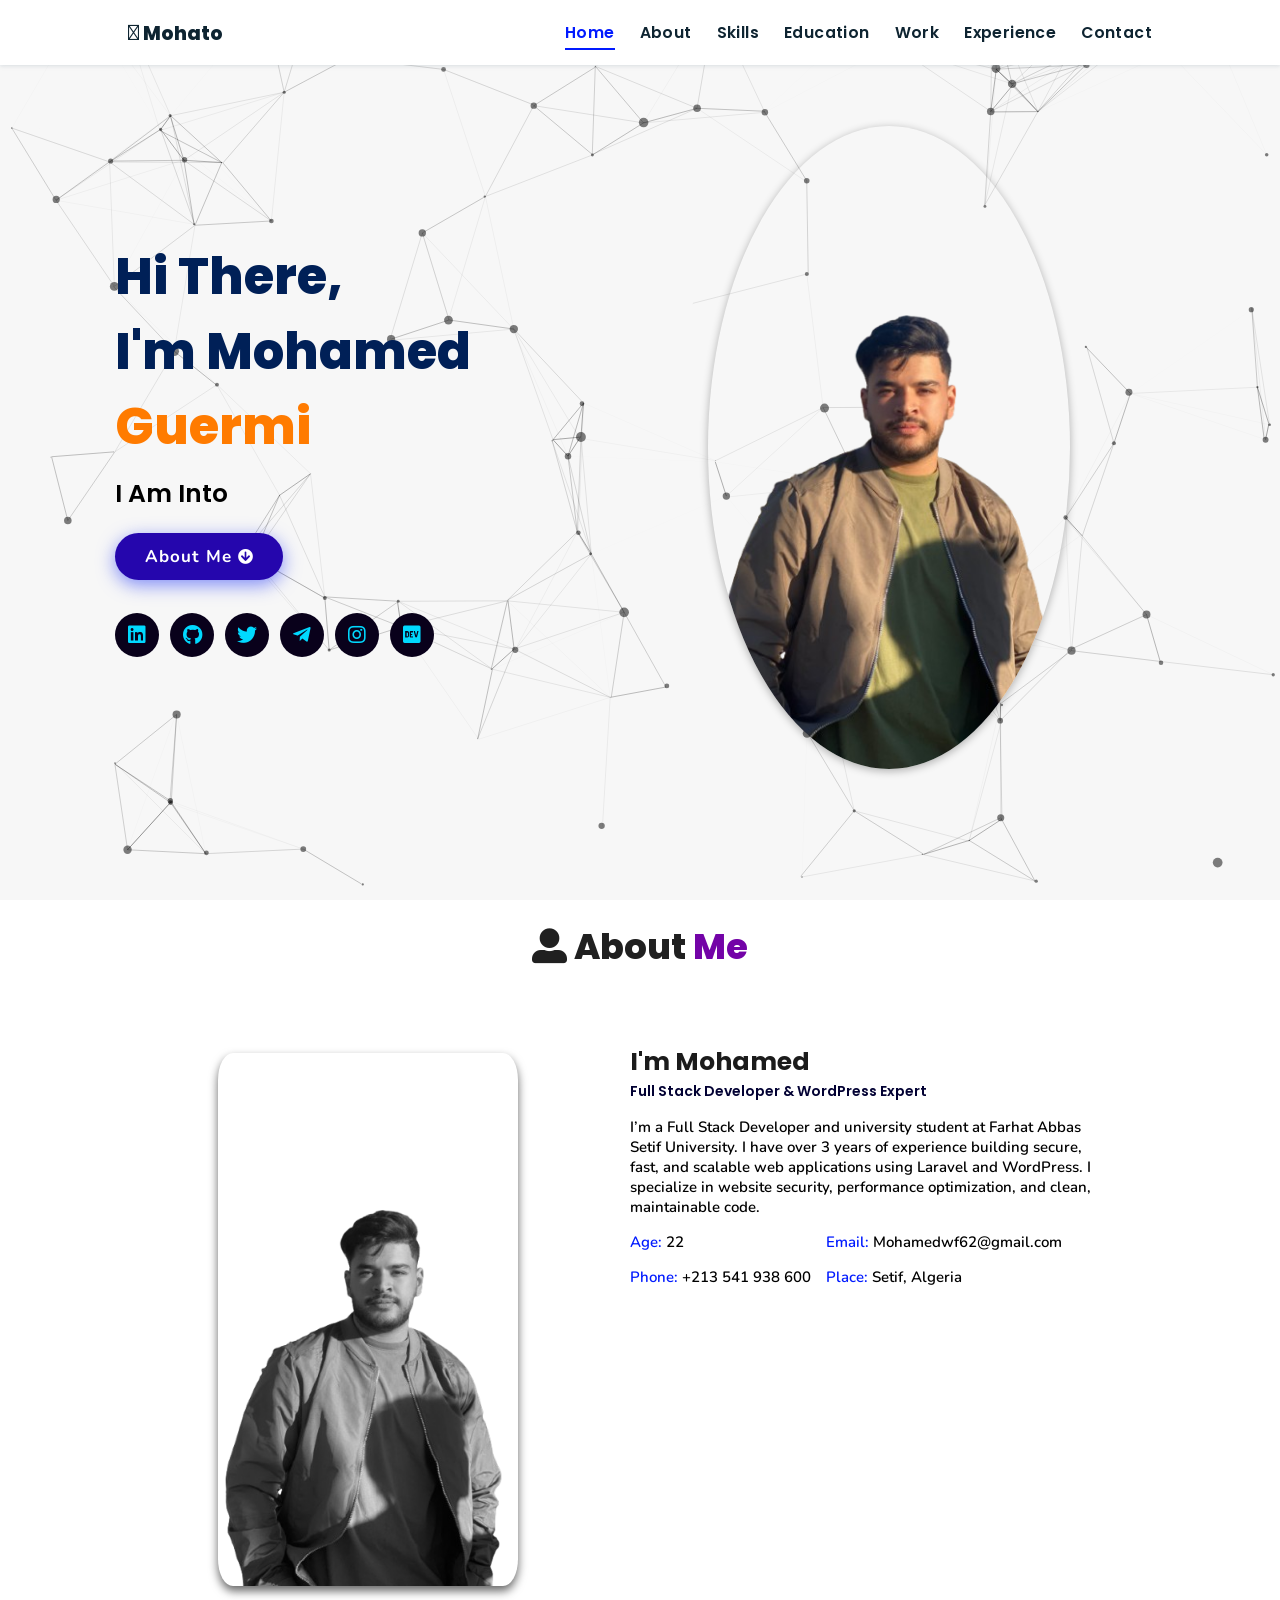
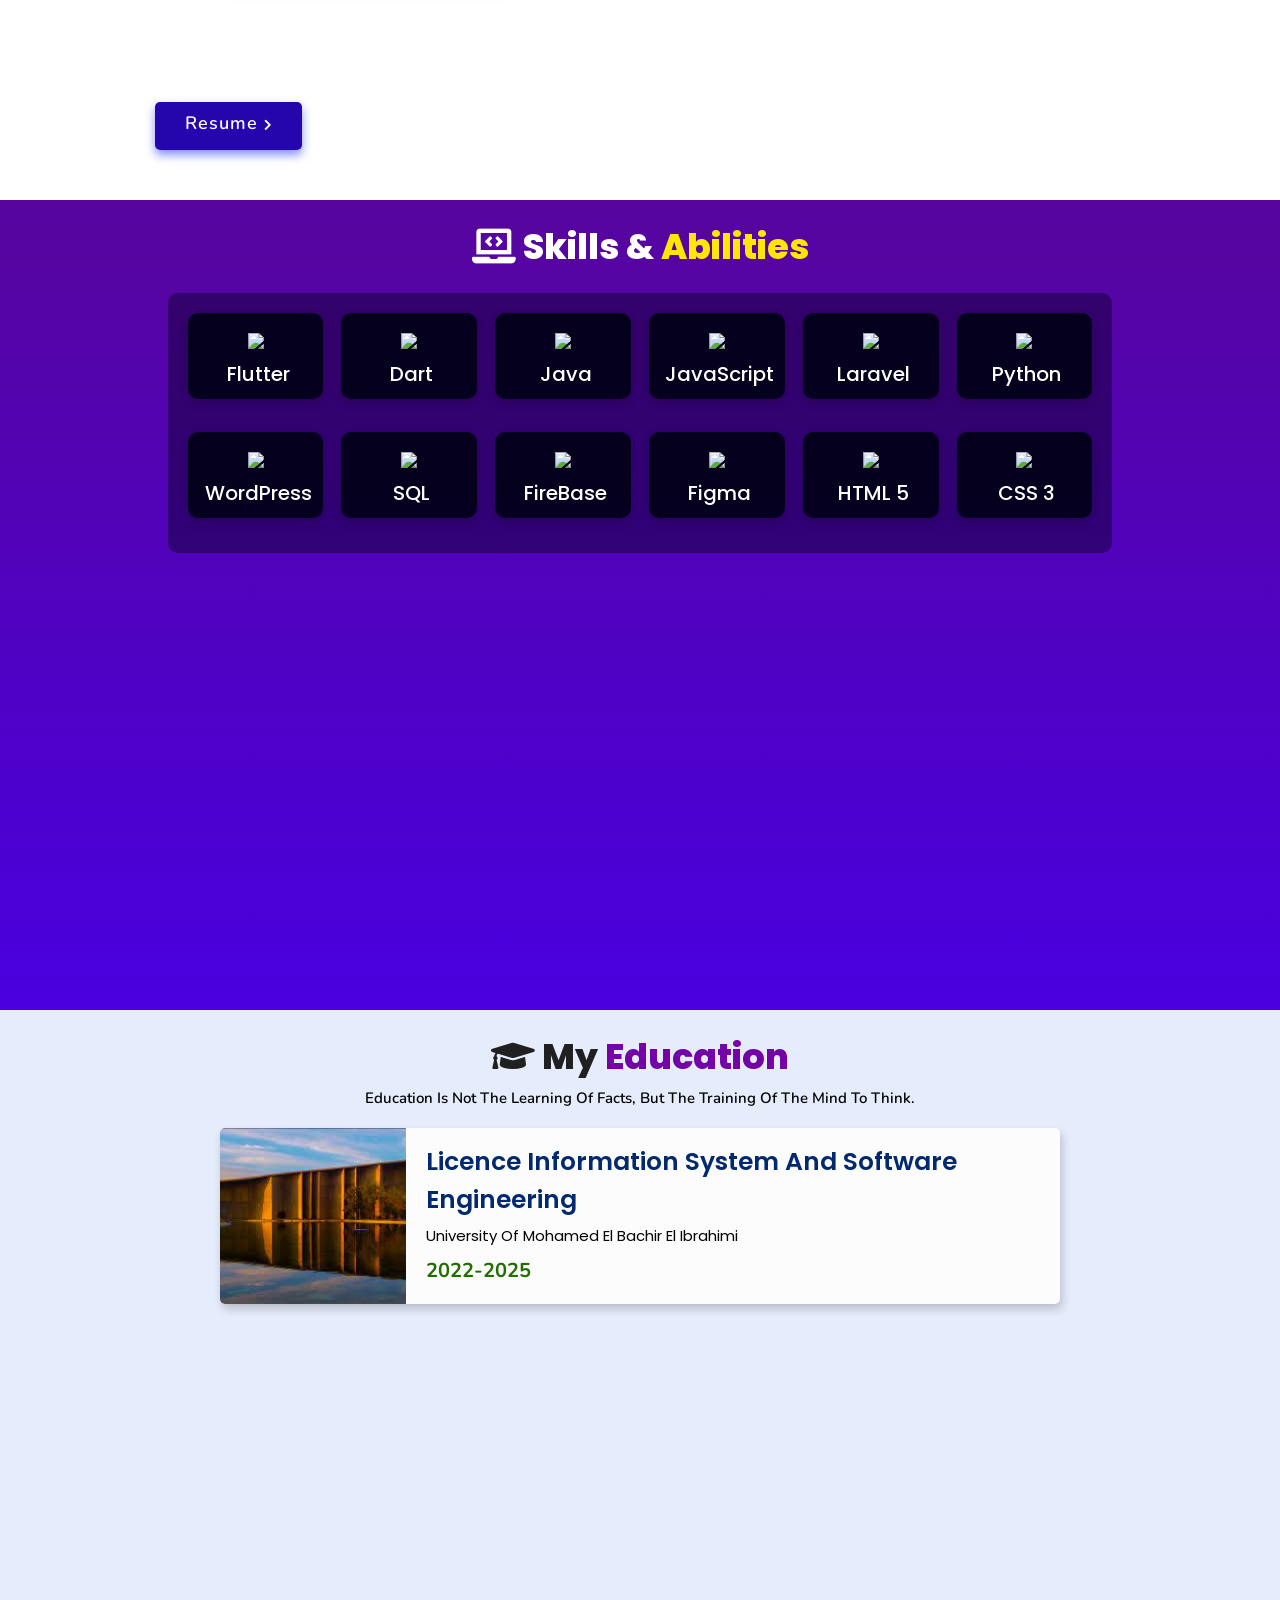
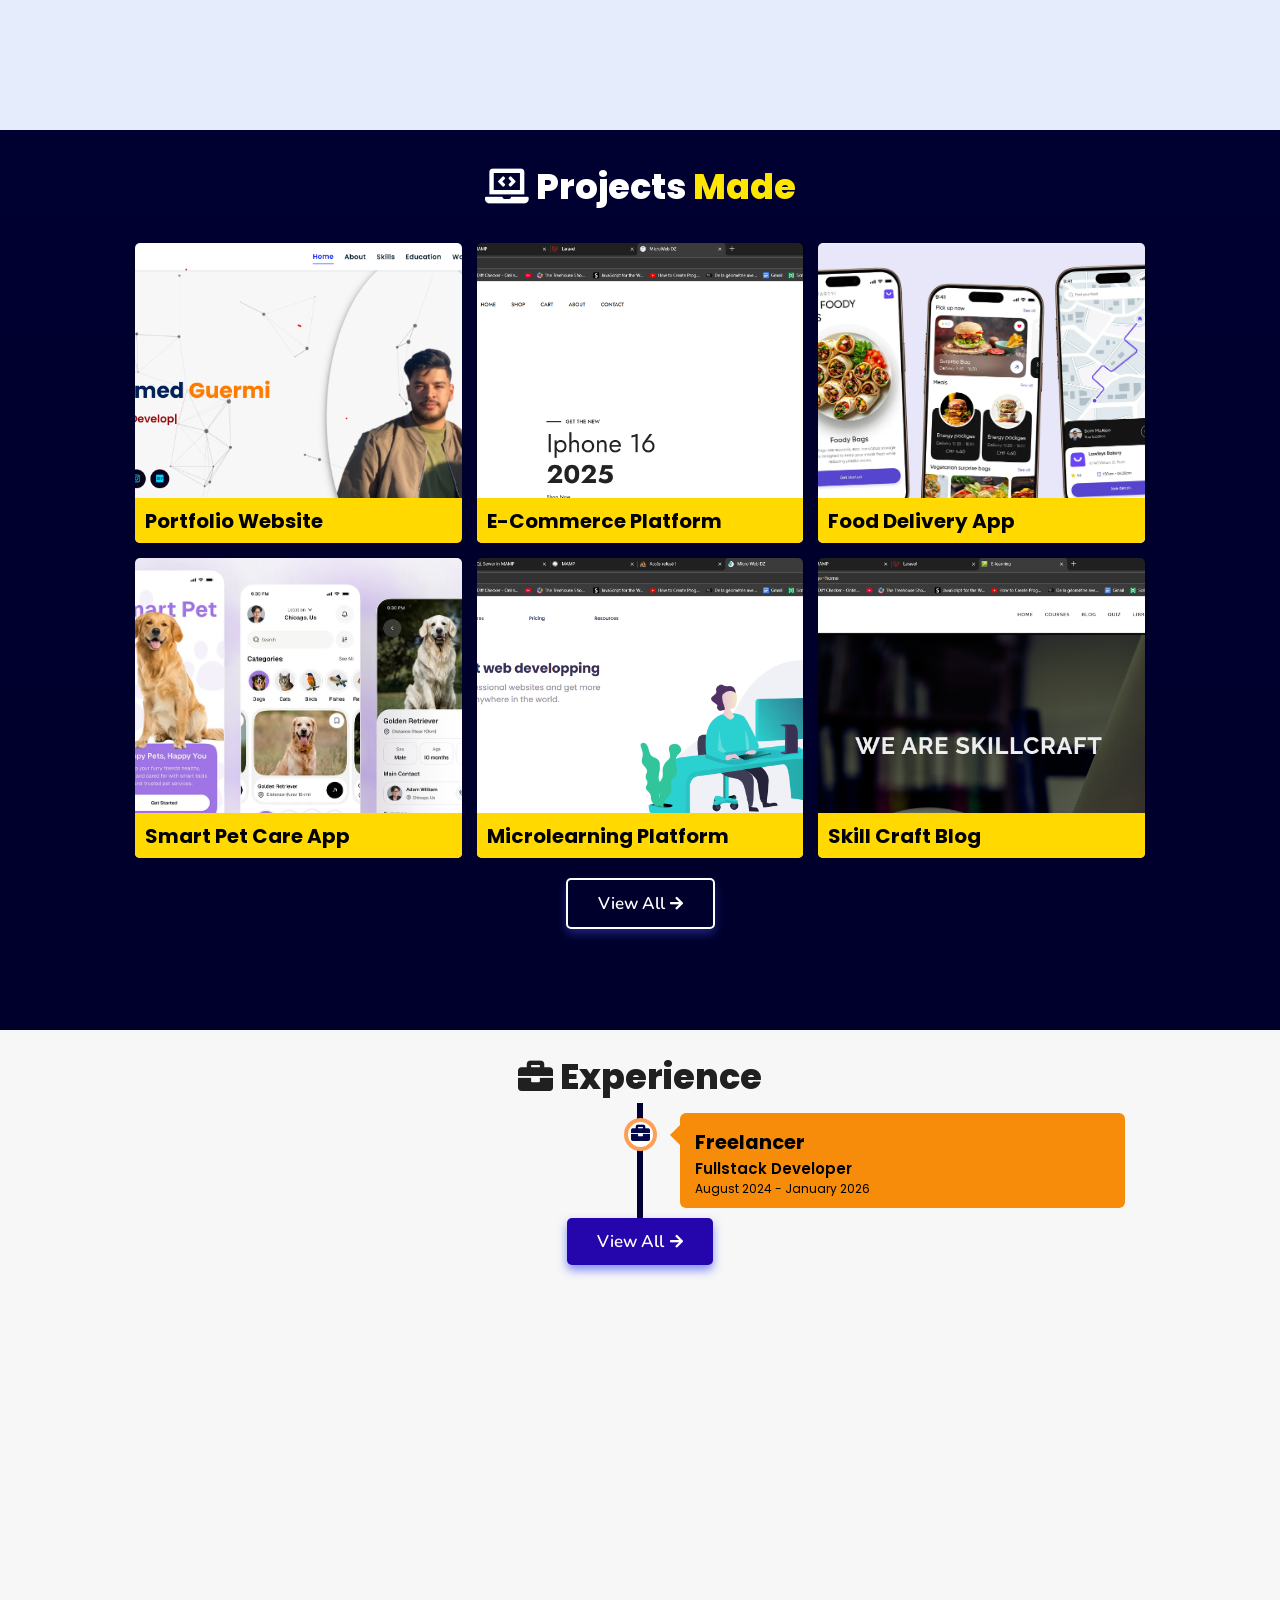
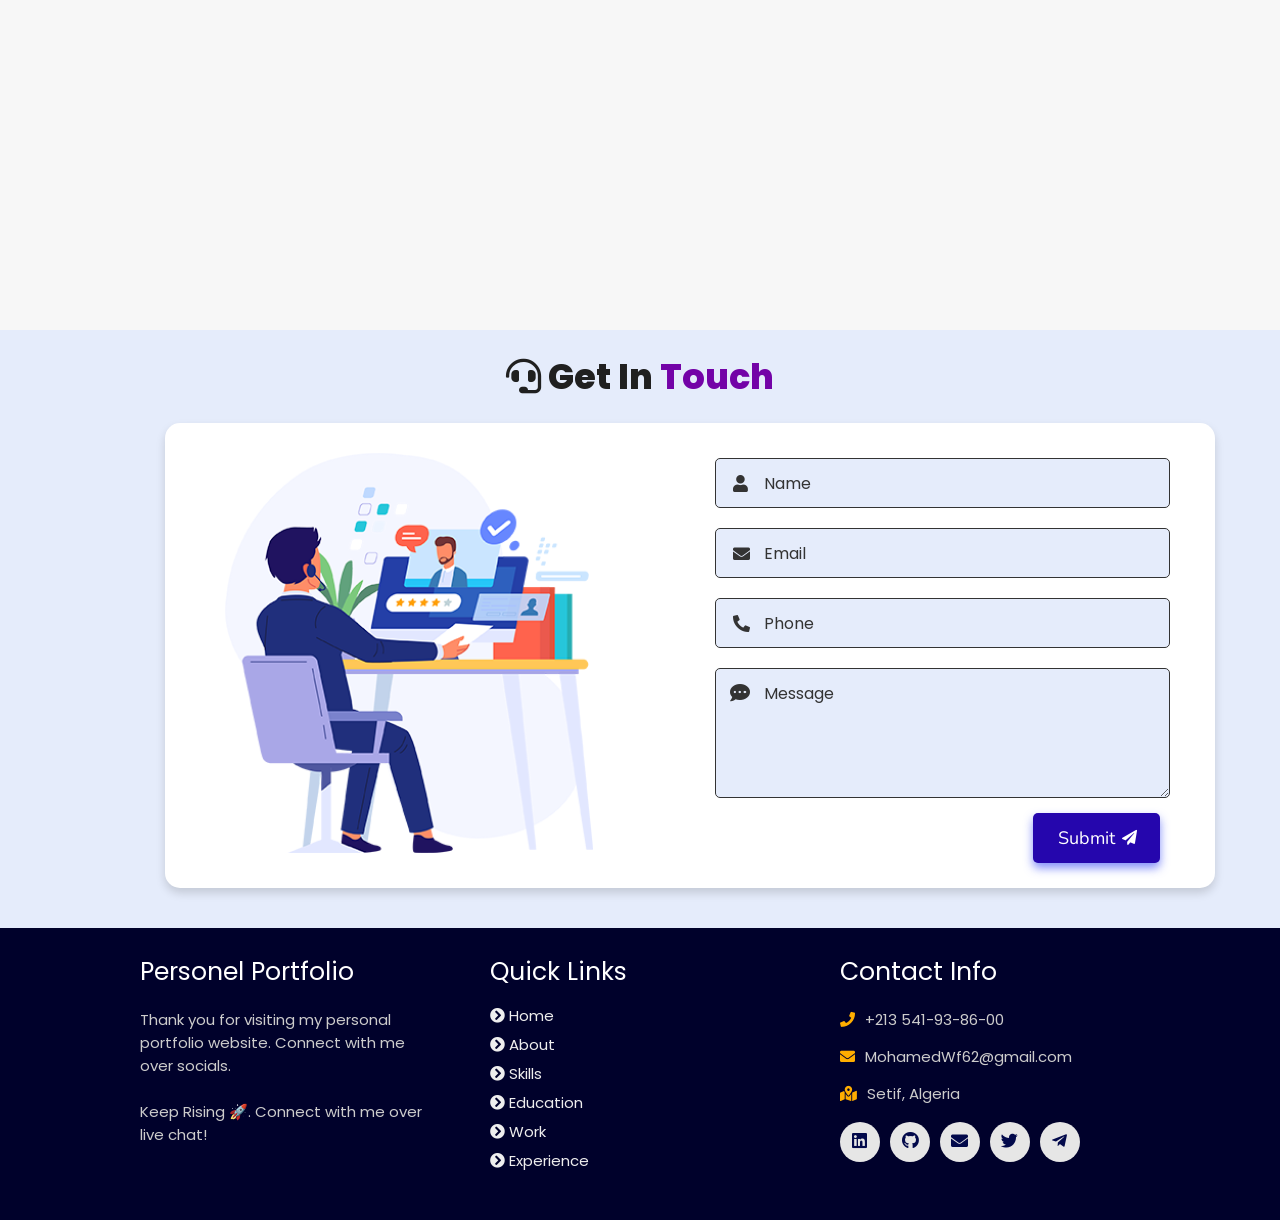
==== commit 74918f7d: "Add favicon and branding updates" ====
--- a/index.html
+++ b/index.html
@@ -79,22 +79,29 @@
             <div class="image">
                 <img draggable="false" class="tilt" src="./assets/images/porfolio.png" alt="">
             </div>
-            <div class="content">
-                <h3>I'm Mohamed</h3>
-                <span class="tag">Full Stack Developer</span>
-
-                <p> I'am Developer student at Mohamed El Bachir El Ibrahimi University, fullstack  developer 2 years of experience with Laravel, I can deliver clean and faster code. </p>
-
-                <div class="box-container">
-                    <div class="box">
-                        <p><span> age: </span> 22</p>
-                        <p><span> phone : </span> +213 541938600</p>
-                    </div>
-                    <div class="box">
-                        <p><span> email : </span> Mohamedwf62@gmail.com</p>
-                        <p><span> place : </span> Setif, Algeria</p>
-                    </div>
-                </div>
+           <div class="content">
+    <h3>I'm Mohamed</h3>
+    <span class="tag">Full Stack Developer & WordPress Expert</span>
+
+    <p>
+        I’m a Full Stack Developer and university student at Farhat Abbas Setif University.
+        I have over 3 years of experience building secure, fast, and scalable web applications using
+        Laravel and WordPress. I specialize in website security, performance optimization, and clean,
+        maintainable code.
+    </p>
+
+    <div class="box-container">
+        <div class="box">
+            <p><span> age: </span> 22</p>
+            <p><span> phone: </span> +213 541 938 600</p>
+        </div>
+        <div class="box">
+            <p><span> email: </span> Mohamedwf62@gmail.com</p>
+            <p><span> place: </span> Setif, Algeria</p>
+        </div>
+    </div>
+</div>
+
 
                 <div class="resumebtn">
                     <a href="#" class="btn"><span>Resume</span>
@@ -142,8 +149,8 @@
                 </div>
                 <div class="bar">
                     <div class="info">
-                        <img src="https://img.icons8.com/fluency/2x/node-js.png" />
-                        <span>Node Js</span>
+                        <img src="https://www.vectorlogo.zone/logos/laravel/laravel-icon.svg" />
+                        <span>Laravel</span>
                     </div>
                 </div>
                 <div class="bar">
@@ -154,8 +161,8 @@
                 </div>
                 <div class="bar">
                     <div class="info">
-                        <img src="https://img.icons8.com/color/2x/mongodb.png" />
-                        <span>MongoDB</span>
+                        <img src="https://www.vectorlogo.zone/logos/wordpress/wordpress-icon.svg" />
+                        <span>WordPress</span>
                     </div>
                 </div>
                 <div class="bar">
@@ -172,8 +179,8 @@
                 </div>
                 <div class="bar">
                     <div class="info">
-                        <img src="https://img.icons8.com/color/2x/adobe-xd.png" />
-                        <span>AdobeXD</span>
+                        <img src="https://img.icons8.com/color/2x/figma.png" />
+                        <span>Figma</span>
                     </div>
                 </div>
                 <div class="bar">
@@ -340,7 +347,7 @@
         </div>
 
         <div class="viewall">
-            <a href="/projects/index.html" class="btn"><span>View All</span>
+            <a href="https://www.instagram.com/microwebdz.19/" class="btn"><span>View All</span>
     <i class="fas fa-arrow-right"></i>
 </a>
         </div>
@@ -361,7 +368,7 @@
                     </div>
                     <div class="desc">
                         <h3> Fullstack Developer </h3>
-                        <p>August 2024 - December 2025 </p>
+                        <p>August 2024 - january 2026 </p>
                     </div>
                 </div>
             </div>
@@ -452,7 +459,7 @@
   </div>
 -->
             <div class="morebtn">
-                <a href="/experience/index.html" class="btn"><span>View All</span>
+                <a href="#" class="btn"><span>View All</span>
       <i class="fas fa-arrow-right"></i>
   </a>
             </div>
@@ -532,11 +539,11 @@
                 <p> <i class="fas fa-map-marked-alt"></i>Setif, Algeria</p>
                 <div class="share">
 
-                    <a href="" class="fab fa-linkedin" aria-label="LinkedIn" target="_blank"></a>
-                    <a href="" class="fab fa-github" aria-label="GitHub" target="_blank"></a>
-                    <a href="" class="fas fa-envelope" aria-label="Mail" target="_blank"></a>
-                    <a href="" class="fab fa-twitter" aria-label="Twitter" target="_blank"></a>
-                    <a href="" class="fab fa-telegram-plane" aria-label="Telegram" target="_blank"></a>
+                    <a href="https://www.instagram.com/microwebdz.19/" class="fab fa-linkedin" aria-label="LinkedIn" target="_blank"></a>
+                    <a href="https://www.instagram.com/microwebdz.19/" class="fab fa-github" aria-label="GitHub" target="_blank"></a>
+                    <a href="https://www.instagram.com/microwebdz.19/" class="fas fa-envelope" aria-label="Mail" target="_blank"></a>
+                    <a href="https://www.instagram.com/microwebdz.19/" class="fab fa-twitter" aria-label="Twitter" target="_blank"></a>
+                    <a href="https://www.instagram.com/microwebdz.19/" class="fab fa-telegram-plane" aria-label="Telegram" target="_blank"></a>
                 </div>
             </div>
         </div>
--- a/assets/css/style.css
+++ b/assets/css/style.css
@@ -1,66 +1,66 @@
 @import url("https://fonts.googleapis.com/css2?family=Poppins:wght@400;600;700&display=swap");
 @import url("https://fonts.googleapis.com/css2?family=Nunito:ital,wght@0,300;0,400;0,600;0,700;1,300;1,400&display=swap");
 * {
-    margin: 0;
-    padding: 0;
-    box-sizing: border-box;
-    text-decoration: none;
-    outline: none;
-    border: none;
-    text-transform: capitalize;
-    transition: all 0.2s linear;
+  margin: 0;
+  padding: 0;
+  box-sizing: border-box;
+  text-decoration: none;
+  outline: none;
+  border: none;
+  text-transform: capitalize;
+  transition: all 0.2s linear;
 }
 
 html {
-    font-size: 62.5%;
-    overflow-x: hidden;
-    scroll-behavior: smooth;
+  font-size: 62.5%;
+  overflow-x: hidden;
+  scroll-behavior: smooth;
 }
 
 body {
-    background: #f7f7f7;
-    font-family: "Poppins", sans-serif;
+  background: #f7f7f7;
+  font-family: "Poppins", sans-serif;
 }
 
 *::selection {
-    background: #2b3dda;
-    color: #fff;
+  background: #2b3dda;
+  color: #fff;
 }
 
 html {
-    font-size: 62.5%;
-    overflow-x: hidden;
+  font-size: 62.5%;
+  overflow-x: hidden;
 }
 
 html::-webkit-scrollbar {
-    width: 0.8rem;
+  width: 0.8rem;
 }
 
 html::-webkit-scrollbar-track {
-    background: rgb(235, 202, 245);
+  background: rgb(235, 202, 245);
 }
 
 html::-webkit-scrollbar-thumb {
-    background: #420177;
+  background: #420177;
 }
 
 /* pre loader start */
 
 .loader-container {
-    position: fixed;
-    top: 0;
-    left: 0;
-    z-index: 10000;
-    background: #e6eff1;
-    display: flex;
-    align-items: center;
-    justify-content: center;
-    height: 100%;
-    width: 100%;
+  position: fixed;
+  top: 0;
+  left: 0;
+  z-index: 10000;
+  background: #e6eff1;
+  display: flex;
+  align-items: center;
+  justify-content: center;
+  height: 100%;
+  width: 100%;
 }
 
 .loader-container.fade-out {
-    top: -120%;
+  top: -120%;
 }
 
 /* pre loader end */
@@ -68,76 +68,82 @@
 /* navbar starts */
 
 header {
-    position: fixed;
-    top: 0;
-    left: 0;
-    right: 0;
-    z-index: 1000;
-    display: flex;
-    align-items: center;
-    justify-content: space-between;
-    padding: 1.7rem 10%;
-    height: 6.5rem;
-    background-color: #fff;
-    box-shadow: 0 1px 4px rgba(146, 161, 176, 0.3);
+  position: fixed;
+  top: 0;
+  left: 0;
+  right: 0;
+  z-index: 1000;
+  display: flex;
+  align-items: center;
+  justify-content: space-between;
+  padding: 1.7rem 10%;
+  height: 6.5rem;
+  background-color: #fff;
+  box-shadow: 0 1px 4px rgba(146, 161, 176, 0.3);
 }
 
 section {
-    min-height: 100vh;
-    padding: 2rem 9%;
+  min-height: 100vh;
+  padding: 2rem 9%;
 }
 
 .heading {
-    font-size: 3.5rem;
-    color: rgb(32, 32, 32);
-    font-weight: 800;
-    text-align: center;
+  font-size: 3.5rem;
+  color: rgb(32, 32, 32);
+  font-weight: 800;
+  text-align: center;
 }
 
 .heading span {
-    color: rgb(115, 3, 167);
+  color: rgb(115, 3, 167);
 }
 
 header .logo {
-    font-size: 1.9rem;
-    font-weight: 800;
-    text-decoration: none;
-    color: #0e2431;
+  font-size: 1.9rem;
+  font-weight: 800;
+  text-decoration: none;
+  color: #0e2431;
+}
+
+header .logo img {
+  height: 4.5rem;
+  width: auto;
+  display: block;
 }
 
 header .logo i {
-    font-size: 2.2rem;
+  font-size: 2.2rem;
 }
 
 header .logo:hover {
-    color: #fc8c05;
+  color: #fc8c05;
 }
 
 header .navbar ul {
-    list-style: none;
-    display: flex;
-    justify-content: center;
-    align-items: center;
+  list-style: none;
+  display: flex;
+  justify-content: center;
+  align-items: center;
 }
 
 header .navbar li {
-    margin-left: 2.5rem;
+  margin-left: 2.5rem;
 }
 
 header .navbar ul li a {
-    font-size: 1.57rem;
-    color: #0e2431;
-    font-weight: 600;
-    text-decoration: none;
-    letter-spacing: 0.04rem;
-    transition: 0.2s;
+  font-size: 1.57rem;
+  color: #0e2431;
+  font-weight: 600;
+  text-decoration: none;
+  letter-spacing: 0.04rem;
+  transition: 0.2s;
 }
 
 header .navbar ul li a.active,
 header .navbar ul li a:hover {
-    color: #011aff;
-    border-bottom: 0.2rem solid #011aff;
-    padding: 0.5rem 0;
+  color: #011aff;
+  border-bottom: 0.2rem solid #011aff;
+  padding: 0.5rem 0;
 }
 
 /* navbar ends */
@@ -145,57 +151,57 @@
 /* hamburger icon starts*/
 
 #menu {
-    font-size: 3rem;
-    cursor: pointer;
-    color: rgb(24, 2, 63);
-    display: none;
+  font-size: 3rem;
+  cursor: pointer;
+  color: rgb(24, 2, 63);
+  display: none;
 }
 
 @media (max-width: 768px) {
-    #menu {
-        display: block;
-    }
-    header .navbar {
-        position: fixed;
-        top: 6.5rem;
-        right: -120%;
-        width: 75%;
-        height: 100%;
-        text-align: left;
-        align-items: flex-start;
-        background-color: #0e0f31;
-    }
-    header .navbar ul {
-        flex-flow: column;
-        padding: 1rem;
-    }
-    header .navbar ul li {
-        text-align: center;
-        width: 100%;
-        margin: 1rem 0;
-        border-radius: 0.5rem;
-        width: 26rem;
-    }
-    header .navbar ul li a {
-        display: block;
-        padding: 1rem;
-        text-align: left;
-        color: #fff;
-        font-size: 2rem;
-    }
-    header .navbar ul li a.active,
-    header .navbar ul li a:hover {
-        padding: 1rem;
-        color: #fff;
-        border-radius: 0.5rem;
-        border-bottom: 0.5rem solid #011aff;
-    }
-    .fa-times {
-        transform: rotate(180deg);
-    }
-    header .navbar.nav-toggle {
-        right: 0;
-    }
+  #menu {
+    display: block;
+  }
+  header .navbar {
+    position: fixed;
+    top: 6.5rem;
+    right: -120%;
+    width: 75%;
+    height: 100%;
+    text-align: left;
+    align-items: flex-start;
+    background-color: #0e0f31;
+  }
+  header .navbar ul {
+    flex-flow: column;
+    padding: 1rem;
+  }
+  header .navbar ul li {
+    text-align: center;
+    width: 100%;
+    margin: 1rem 0;
+    border-radius: 0.5rem;
+    width: 26rem;
+  }
+  header .navbar ul li a {
+    display: block;
+    padding: 1rem;
+    text-align: left;
+    color: #fff;
+    font-size: 2rem;
+  }
+  header .navbar ul li a.active,
+  header .navbar ul li a:hover {
+    padding: 1rem;
+    color: #fff;
+    border-radius: 0.5rem;
+    border-bottom: 0.5rem solid #011aff;
+  }
+  .fa-times {
+    transform: rotate(180deg);
+  }
+  header .navbar.nav-toggle {
+    right: 0;
+  }
 }
 
 /* hamburger icon ends */
@@ -203,172 +209,172 @@
 /* hero section starts*/
 
 .home {
-    position: relative;
-    display: flex;
-    flex-wrap: wrap;
-    gap: 1.5rem;
-    min-height: 100vh;
-    align-items: center;
+  position: relative;
+  display: flex;
+  flex-wrap: wrap;
+  gap: 1.5rem;
+  min-height: 100vh;
+  align-items: center;
 }
 
 .home #particles-js {
-    position: absolute;
-    top: 0;
-    left: 0;
-    height: 100%;
-    width: 100%;
+  position: absolute;
+  top: 0;
+  left: 0;
+  height: 100%;
+  width: 100%;
 }
 
 .home::before {
-    content: "";
-    position: absolute;
-    top: 0;
-    left: 0;
-    height: 100%;
-    width: 100%;
+  content: "";
+  position: absolute;
+  top: 0;
+  left: 0;
+  height: 100%;
+  width: 100%;
 }
 
 .home .content {
-    flex: 1 1 40rem;
-    padding-top: 1rem;
-    z-index: 1;
+  flex: 1 1 40rem;
+  padding-top: 1rem;
+  z-index: 1;
 }
 
 .home .image {
-    flex: 1 1 40rem;
-    z-index: 1;
+  flex: 1 1 40rem;
+  z-index: 1;
 }
 
 .home .image img {
-    width: 70%;
-    margin-left: 6rem;
-    border-radius: 50%;
-    box-shadow: 0 2px 8px rgba(0, 0, 0, 0.3);
-    cursor: pointer;
+  width: 70%;
+  margin-left: 6rem;
+  border-radius: 50%;
+  box-shadow: 0 2px 8px rgba(0, 0, 0, 0.3);
+  cursor: pointer;
 }
 
 .home .image img:hover {
-    box-shadow: 0 5px 15px rgba(0, 0, 0, 0.5);
+  box-shadow: 0 5px 15px rgba(0, 0, 0, 0.5);
 }
 
 .home .content h2 {
-    font-size: 5rem;
-    font-weight: 800;
-    color: #002057;
+  font-size: 5rem;
+  font-weight: 800;
+  color: #002057;
 }
 
 .home .content h2 span {
-    font-size: 5rem;
-    font-weight: 800;
-    color: #ff7b00;
+  font-size: 5rem;
+  font-weight: 800;
+  color: #ff7b00;
 }
 
 .home .content p {
-    font-size: 2.5rem;
-    color: #000;
-    font-weight: 600;
-    padding: 1rem 0;
+  font-size: 2.5rem;
+  color: #000;
+  font-weight: 600;
+  padding: 1rem 0;
 }
 
 .home .content p span {
-    font-size: 2.5rem;
-    color: rgb(148, 8, 8);
-    font-weight: 600;
-    padding: 1rem 0;
+  font-size: 2.5rem;
+  color: rgb(148, 8, 8);
+  font-weight: 600;
+  padding: 1rem 0;
 }
 
 .home .btn {
-    margin-top: 1rem;
-    position: absolute;
-    line-height: 0;
-    padding: 1.6rem 3rem;
-    border-radius: 4em;
-    transition: 0.5s;
-    color: #fff;
-    background: #2506ad;
-    box-shadow: 0px 5px 18px rgba(48, 68, 247, 0.6);
-    font-family: "Nunito", sans-serif;
+  margin-top: 1rem;
+  position: absolute;
+  line-height: 0;
+  padding: 1.6rem 3rem;
+  border-radius: 4em;
+  transition: 0.5s;
+  color: #fff;
+  background: #2506ad;
+  box-shadow: 0px 5px 18px rgba(48, 68, 247, 0.6);
+  font-family: "Nunito", sans-serif;
 }
 
 .home .btn span {
-    font-weight: 700;
-    font-size: 1.7rem;
-    letter-spacing: 0.1rem;
+  font-weight: 700;
+  font-size: 1.7rem;
+  letter-spacing: 0.1rem;
 }
 
 .home .btn i {
-    margin-left: 0.3rem;
-    font-size: 1.5rem;
-    transition: 0.3s;
+  margin-left: 0.3rem;
+  font-size: 1.5rem;
+  transition: 0.3s;
 }
 
 .home .btn:hover {
-    background: #1a047e;
+  background: #1a047e;
 }
 
 .home .btn:hover i {
-    transform: translateX(5px);
+  transform: translateX(5px);
 }
 
 /* social icons start */
 
 .socials {
-    position: relative;
-    margin-top: 9rem;
+  position: relative;
+  margin-top: 9rem;
 }
 
 .socials .social-icons {
-    padding-left: 0;
-    margin-bottom: 0;
-    list-style: none;
+  padding-left: 0;
+  margin-bottom: 0;
+  list-style: none;
 }
 
 .socials .social-icons li {
-    display: inline-block;
-    margin-bottom: 14px;
+  display: inline-block;
+  margin-bottom: 14px;
 }
 
 .social-icons a {
-    font-size: 2rem;
-    display: inline-block;
-    line-height: 44px;
-    color: #00d9ff;
-    background-color: #09011b;
-    width: 44px;
-    height: 44px;
-    text-align: center;
-    margin-right: 8px;
-    border-radius: 100%;
-    -webkit-transition: all 0.2s linear;
-    -o-transition: all 0.2s linear;
-    transition: all 0.2s linear;
+  font-size: 2rem;
+  display: inline-block;
+  line-height: 44px;
+  color: #00d9ff;
+  background-color: #09011b;
+  width: 44px;
+  height: 44px;
+  text-align: center;
+  margin-right: 8px;
+  border-radius: 100%;
+  -webkit-transition: all 0.2s linear;
+  -o-transition: all 0.2s linear;
+  transition: all 0.2s linear;
 }
 
 .social-icons a:active,
 .social-icons a:focus,
 .social-icons a:hover {
-    color: #fff;
-    background-color: #0685da;
+  color: #fff;
+  background-color: #0685da;
 }
 
 .social-icons a.github:hover {
-    background-color: #0e0e0e;
+  background-color: #0e0e0e;
 }
 
 .social-icons a.twitter:hover {
-    background-color: #00aced;
+  background-color: #00aced;
 }
 
 .social-icons a.linkedin:hover {
-    background-color: #007bb6;
+  background-color: #007bb6;
 }
 
 .social-icons a.dev:hover {
-    background-color: #070707;
+  background-color: #070707;
 }
 
 .social-icons a.instagram:hover {
-    background-color: #ee00da;
+  background-color: #ee00da;
 }
 
 /* social icons end */
@@ -376,21 +382,21 @@
 /* hero media queries starts*/
 
 @media (max-width: 450px) {
-    .home .btn {
-        margin: 4rem 0;
-    }
-    .socials {
-        margin-top: 12rem;
-    }
-    .home .image img {
-        margin-top: -12rem;
-    }
-    .home .content p {
-        font-size: 2.2rem;
-    }
-    .home .content p span {
-        font-size: 2.2rem;
-    }
+  .home .btn {
+    margin: 4rem 0;
+  }
+  .socials {
+    margin-top: 12rem;
+  }
+  .home .image img {
+    margin-top: -12rem;
+  }
+  .home .content p {
+    font-size: 2.2rem;
+  }
+  .home .content p span {
+    font-size: 2.2rem;
+  }
 }
 
 /* hero media queries ends*/
@@ -400,682 +406,682 @@
 /* about section starts */
 
 .about {
-    background: rgb(255, 255, 255);
+  background: rgb(255, 255, 255);
 }
 
 .about .row {
-    display: flex;
-    flex-direction: row;
-    gap: 2rem;
-    flex-wrap: wrap;
-    padding: 4rem;
+  display: flex;
+  flex-direction: row;
+  gap: 2rem;
+  flex-wrap: wrap;
+  padding: 4rem;
 }
 
 .about .row .image {
-    text-align: center;
-    flex: 1 1 35rem;
+  text-align: center;
+  flex: 1 1 35rem;
 }
 
 .about .row .image img {
-    margin: 4rem;
-    width: 30rem;
-    height: auto;
-    border-radius: 5%;
-    box-shadow: 0 5px 10px rgba(0, 0, 0, 0.6);
-    mix-blend-mode: luminosity;
-    transition: 0.3s;
-    cursor: pointer;
+  margin: 4rem;
+  width: 30rem;
+  height: auto;
+  border-radius: 5%;
+  box-shadow: 0 5px 10px rgba(0, 0, 0, 0.6);
+  mix-blend-mode: luminosity;
+  transition: 0.3s;
+  cursor: pointer;
 }
 
 .about .row .image img:hover {
+  mix-blend-mode: normal;
+}
+
+.about .row .content {
+  flex: 1 1 45rem;
+  padding: 3rem;
+}
+
+.about .row .content h3 {
+  color: rgb(27, 27, 27);
+  font-size: 2.5rem;
+}
+
+.about .row .content .tag {
+  font-size: 1.4rem;
+  color: #020133;
+  font-weight: 600;
+  margin-top: 1rem;
+}
+
+.about .row .content p {
+  font-size: 1.5rem;
+  margin-top: 1.5rem;
+  font-family: "Nunito";
+  font-weight: 600;
+  text-transform: none;
+}
+
+.about .row .content .box-container {
+  display: flex;
+  flex-wrap: wrap;
+  gap: 1.5rem;
+  font-family: "Nunito";
+  font-weight: 600;
+}
+
+.about .row .content .box-container .box p {
+  text-transform: none;
+}
+
+.about .row .content .box-container .box p span {
+  color: #011aff;
+}
+
+.resumebtn {
+  margin-top: 6rem;
+}
+
+.resumebtn .btn {
+  padding: 1.7rem 3rem;
+  border-radius: 0.5em;
+  transition: 0.3s;
+  color: #fff;
+  background: #2506ad;
+  box-shadow: 0px 5px 10px rgba(48, 68, 247, 0.6);
+  font-family: "Nunito", sans-serif;
+}
+
+.resumebtn .btn span {
+  font-weight: 600;
+  font-size: 1.8rem;
+  letter-spacing: 0.1rem;
+}
+
+.resumebtn .btn i {
+  margin-left: 0.3rem;
+  font-size: 1.2rem;
+  transition: 0.3s;
+}
+
+.resumebtn .btn:hover {
+  background: #1a047e;
+}
+
+.resumebtn .btn:hover i {
+  transform: translateX(5px);
+}
+
+/* about media queries starts*/
+
+@media screen and (max-width: 600px) {
+  .about .row .image {
+    margin-top: 2rem;
+  }
+  .about .row .image img {
+    margin: 0 auto;
+    width: 80%;
     mix-blend-mode: normal;
-}
-
-.about .row .content {
-    flex: 1 1 45rem;
-    padding: 3rem;
-}
-
-.about .row .content h3 {
-    color: rgb(27, 27, 27);
-    font-size: 2.5rem;
-}
-
-.about .row .content .tag {
-    font-size: 1.4rem;
-    color: #020133;
-    font-weight: 600;
-    margin-top: 1rem;
-}
-
-.about .row .content p {
-    font-size: 1.5rem;
-    margin-top: 1.5rem;
-    font-family: "Nunito";
-    font-weight: 600;
-    text-transform: none;
-}
-
-.about .row .content .box-container {
-    display: flex;
-    flex-wrap: wrap;
-    gap: 1.5rem;
-    font-family: "Nunito";
-    font-weight: 600;
-}
-
-.about .row .content .box-container .box p {
-    text-transform: none;
-}
-
-.about .row .content .box-container .box p span {
-    color: #011aff;
-}
-
-.resumebtn {
-    margin-top: 6rem;
-}
-
-.resumebtn .btn {
-    padding: 1.7rem 3rem;
-    border-radius: 0.5em;
-    transition: 0.3s;
-    color: #fff;
-    background: #2506ad;
-    box-shadow: 0px 5px 10px rgba(48, 68, 247, 0.6);
-    font-family: "Nunito", sans-serif;
-}
-
-.resumebtn .btn span {
-    font-weight: 600;
-    font-size: 1.8rem;
-    letter-spacing: 0.1rem;
-}
-
-.resumebtn .btn i {
-    margin-left: 0.3rem;
-    font-size: 1.2rem;
-    transition: 0.3s;
-}
-
-.resumebtn .btn:hover {
-    background: #1a047e;
-}
-
-.resumebtn .btn:hover i {
-    transform: translateX(5px);
-}
-
-/* about media queries starts*/
+  }
+  .about .row {
+    padding: 0.5rem;
+    margin-bottom: 7rem;
+  }
+  .about .row .content {
+    padding: 1rem;
+  }
+  .about .row .content .box-container {
+    gap: 0;
+  }
+}
+
+/* about media queries ends*/
+
+/* about section ends */
+
+/* skills section starts */
+
+.skills {
+  min-height: 90vh;
+  background: linear-gradient(to bottom, #57059e, #4a00e0);
+}
+
+.skills h2 {
+  color: #fff;
+}
+
+.skills .heading span {
+  color: rgb(255, 230, 0);
+}
+
+.skills .container {
+  background: rgba(0, 0, 22, 0.4);
+  color: #fff;
+  border-radius: 1rem;
+  padding: 2rem;
+  width: 90%;
+  margin: auto;
+  margin-top: 2rem;
+}
+
+.skills .container .row {
+  display: grid;
+  grid-template-columns: repeat(6, 1fr);
+  flex-wrap: wrap;
+  gap: 1.8rem;
+}
+
+.skills .container .bar {
+  margin-bottom: 15px;
+  padding: 10px;
+  border-radius: 1rem;
+  box-shadow: 0 4px 10px rgba(0, 0, 0, 0.2);
+  background: rgba(0, 0, 22, 0.9);
+  transition: 0.2s;
+}
+
+.skills .container .bar:hover {
+  box-shadow: 0 8px 10px rgba(0, 2, 68, 0.8) !important;
+  background-color: rgba(0, 0, 0, 0.9) !important;
+}
+
+.skills .container .bar .info {
+  display: flex;
+  flex-direction: column;
+  align-items: center;
+  gap: 1rem;
+  margin-top: 1rem;
+}
+
+.skills .container .bar .info i {
+  font-size: 4rem;
+}
+
+.skills .container .bar .info span {
+  font-size: 2rem;
+  font-weight: 500;
+  font-family: "Poppins";
+  margin-left: 0.5rem;
+}
+
+/* skills media queries starts*/
 
 @media screen and (max-width: 600px) {
-    .about .row .image {
-        margin-top: 2rem;
-    }
-    .about .row .image img {
-        margin: 0 auto;
-        width: 80%;
-        mix-blend-mode: normal;
-    }
-    .about .row {
-        padding: 0.5rem;
-        margin-bottom: 7rem;
-    }
-    .about .row .content {
-        padding: 1rem;
-    }
-    .about .row .content .box-container {
-        gap: 0;
-    }
-}
-
-/* about media queries ends*/
-
-/* about section ends */
-
-/* skills section starts */
-
-.skills {
-    min-height: 90vh;
-    background: linear-gradient(to bottom, #57059e, #4a00e0);
-}
-
-.skills h2 {
-    color: #fff;
-}
-
-.skills .heading span {
-    color: rgb(255, 230, 0);
-}
-
-.skills .container {
-    background: rgba(0, 0, 22, 0.4);
-    color: #fff;
-    border-radius: 1rem;
-    padding: 2rem;
-    width: 90%;
-    margin: auto;
-    margin-top: 2rem;
-}
-
-.skills .container .row {
-    display: grid;
-    grid-template-columns: repeat(6, 1fr);
-    flex-wrap: wrap;
-    gap: 1.8rem;
-}
-
-.skills .container .bar {
-    margin-bottom: 15px;
-    padding: 10px;
-    border-radius: 1rem;
-    box-shadow: 0 4px 10px rgba(0, 0, 0, 0.2);
-    background: rgba(0, 0, 22, 0.9);
-    transition: 0.2s;
-}
-
-.skills .container .bar:hover {
-    box-shadow: 0 8px 10px rgba(0, 2, 68, 0.8) !important;
-    background-color: rgba(0, 0, 0, 0.9) !important;
-}
-
-.skills .container .bar .info {
-    display: flex;
+  .skills .container {
+    padding: 0;
+    margin: 0;
+  }
+  .skills .container .row {
+    grid-template-columns: repeat(2, 1fr);
+    margin: 1rem;
+    padding: 2rem 0.2rem 2rem 0.2rem;
+    gap: 1rem;
+  }
+  .skills .container {
+    margin-top: 5px;
+    width: 100%;
+  }
+}
+
+/* skills media queries ends*/
+
+/* skills section ends */
+
+/* education section starts */
+
+.education {
+  background: #e5ecfb;
+  min-height: 80vh;
+}
+
+.education .qoute {
+  font-size: 1.5rem;
+  text-align: center;
+  font-family: "Nunito", sans-serif;
+  font-weight: 600;
+  margin-top: 0.5rem;
+}
+
+.education .box-container {
+  display: flex;
+  flex-wrap: wrap;
+  justify-content: center;
+  align-items: center;
+  flex-direction: column;
+}
+
+.education .box-container .box {
+  display: flex;
+  flex-direction: row;
+  width: 80%;
+  border-radius: 0.5rem;
+  box-shadow: 0.2rem 0.5rem 1rem rgba(0, 0, 0, 0.2);
+  text-align: center;
+  position: relative;
+  margin-top: 2rem;
+  overflow: hidden;
+  transition: 0.3s;
+  background: rgb(252, 252, 252);
+}
+
+.education .box-container .box:hover {
+  transform: scale(1.03);
+  box-shadow: 1rem 0.5rem 1.2rem rgba(0, 0, 0, 0.3);
+}
+
+.education .box-container .box .image {
+  flex: 1 1 20rem;
+  width: 100%;
+}
+
+.education .box-container .box img {
+  object-fit: cover;
+  position: relative;
+  width: 100%;
+  height: 100%;
+}
+
+.education .box-container .box .content {
+  position: relative;
+  display: flex;
+  flex-direction: column;
+  padding: 1rem;
+  flex-wrap: wrap;
+  flex: 1 1 70rem;
+}
+
+.education .box-container .box .content h3 {
+  font-size: 2.5rem;
+  color: #012970;
+  padding: 0.5rem 0;
+  font-weight: 600;
+  text-align: left;
+  margin-left: 1rem;
+}
+
+.education .box-container .box .content p {
+  font-size: 1.5rem;
+  margin-left: 1rem;
+  text-align: left;
+}
+
+.education h4 {
+  font-size: 2rem;
+  color: rgb(34, 109, 0);
+  text-align: left;
+  margin: 1rem;
+  font-family: "Nunito", sans-serif;
+  font-weight: 700;
+}
+
+/* education media queries starts*/
+
+@media screen and (max-width: 600px) {
+  .education .box-container .box {
     flex-direction: column;
-    align-items: center;
-    gap: 1rem;
-    margin-top: 1rem;
-}
-
-.skills .container .bar .info i {
-    font-size: 4rem;
-}
-
-.skills .container .bar .info span {
-    font-size: 2rem;
-    font-weight: 500;
-    font-family: "Poppins";
-    margin-left: 0.5rem;
-}
-
-/* skills media queries starts*/
-
-@media screen and (max-width: 600px) {
-    .skills .container {
-        padding: 0;
-        margin: 0;
-    }
-    .skills .container .row {
-        grid-template-columns: repeat(2, 1fr);
-        margin: 1rem;
-        padding: 2rem 0.2rem 2rem 0.2rem;
-        gap: 1rem;
-    }
-    .skills .container {
-        margin-top: 5px;
-        width: 100%;
-    }
-}
-
-/* skills media queries ends*/
-
-/* skills section ends */
-
-/* education section starts */
-
-.education {
-    background: #e5ecfb;
-    min-height: 80vh;
-}
-
-.education .qoute {
-    font-size: 1.5rem;
-    text-align: center;
-    font-family: "Nunito", sans-serif;
-    font-weight: 600;
-    margin-top: 0.5rem;
-}
-
-.education .box-container {
-    display: flex;
-    flex-wrap: wrap;
-    justify-content: center;
-    align-items: center;
-    flex-direction: column;
-}
-
-.education .box-container .box {
-    display: flex;
-    flex-direction: row;
-    width: 80%;
-    border-radius: 0.5rem;
-    box-shadow: 0.2rem 0.5rem 1rem rgba(0, 0, 0, 0.2);
-    text-align: center;
-    position: relative;
-    margin-top: 2rem;
-    overflow: hidden;
-    transition: 0.3s;
-    background: rgb(252, 252, 252);
-}
-
-.education .box-container .box:hover {
-    transform: scale(1.03);
-    box-shadow: 1rem 0.5rem 1.2rem rgba(0, 0, 0, 0.3);
-}
-
-.education .box-container .box .image {
-    flex: 1 1 20rem;
     width: 100%;
-}
-
-.education .box-container .box img {
-    object-fit: cover;
-    position: relative;
+  }
+  .education .box-container .box .image {
     width: 100%;
-    height: 100%;
-}
-
-.education .box-container .box .content {
+    height: 25rem;
+  }
+  .education .box-container .box img {
+    width: 100%;
+  }
+  .education .box-container .box .content {
     position: relative;
     display: flex;
     flex-direction: column;
     padding: 1rem;
     flex-wrap: wrap;
-    flex: 1 1 70rem;
-}
-
-.education .box-container .box .content h3 {
-    font-size: 2.5rem;
-    color: #012970;
-    padding: 0.5rem 0;
-    font-weight: 600;
-    text-align: left;
+    flex: 0;
+  }
+  .education .btns {
+    margin-top: 2rem;
     margin-left: 1rem;
-}
-
-.education .box-container .box .content p {
-    font-size: 1.5rem;
-    margin-left: 1rem;
-    text-align: left;
-}
-
-.education h4 {
-    font-size: 2rem;
-    color: rgb(34, 109, 0);
-    text-align: left;
-    margin: 1rem;
-    font-family: "Nunito", sans-serif;
-    font-weight: 700;
-}
-
-/* education media queries starts*/
+    margin-right: 1rem;
+    flex-wrap: wrap;
+  }
+}
+
+/* education media queries ends*/
+
+/* education section ends */
+
+/* work section starts */
+
+.work {
+  /* background: #010124; */
+  background: linear-gradient(to bottom, #000031, #00002c);
+}
+
+.work h2 {
+  color: #fff;
+  padding: 1rem;
+}
+
+.work .heading span {
+  color: rgb(255, 230, 0);
+}
+
+.work .box-container {
+  display: flex;
+  flex-wrap: wrap;
+  gap: 1.5rem;
+  margin: 2rem;
+}
+
+.work .box-container .box {
+  flex: 1 1 30rem;
+  border-radius: 0.5rem;
+  box-shadow: 0 0.5rem 1rem rgba(0, 0, 0, 0.1);
+  position: relative;
+  overflow: hidden;
+  height: 30rem;
+}
+
+.work .box-container .box img {
+  height: 100%;
+  width: 100%;
+  object-fit: cover;
+}
+
+.work .box-container .box .content {
+  height: 100%;
+  width: 100%;
+  position: absolute;
+  top: 85%;
+  left: 0;
+  background: rgba(255, 255, 255, 0.9);
+  display: flex;
+  flex-direction: column;
+}
+
+.work .box-container .box .content .tag {
+  display: flex;
+  flex-direction: row;
+  justify-content: space-between;
+  align-items: center;
+  height: 4.5rem;
+  width: 100%;
+  padding-left: 1rem;
+  background: #ffd900;
+}
+
+.work .box-container .box .content .tag h3 {
+  font-size: 2rem;
+}
+
+.work .box-container .box:hover .content {
+  top: 25%;
+}
+
+.work .desc {
+  margin: 2rem;
+  display: flex;
+  flex-direction: column;
+  justify-content: center;
+}
+
+.work .desc p {
+  font-size: 1.5rem;
+}
+
+.work .desc .btns {
+  display: flex;
+  justify-content: space-between;
+  width: 100%;
+  margin-top: 2rem;
+}
+
+.work .desc .btns .btn {
+  line-height: 0;
+  display: inline;
+  padding: 1.5rem 2.5rem;
+  border-radius: 0.5rem;
+  font-size: 1.5rem;
+  color: #fff;
+  background: rgb(12, 12, 12);
+  margin-right: 2rem;
+}
+
+.work .desc .btns .btn:hover {
+  background: #310ae0f5;
+}
+
+.work .viewall {
+  display: flex;
+  justify-content: center;
+}
+
+.work .viewall .btn {
+  position: relative;
+  line-height: 0;
+  padding: 1.6rem 3rem;
+  border-radius: 0.5em;
+  transition: 0.5s;
+  color: rgb(255, 255, 255);
+  font-weight: 700;
+  border: 2px solid #fff;
+  box-shadow: 0px 5px 10px rgba(65, 84, 241, 0.4);
+  text-align: center;
+}
+
+.work .viewall .btn span {
+  font-weight: 600;
+  font-size: 1.7rem;
+  font-family: "Nunito", sans-serif;
+}
+
+.work .viewall .btn i {
+  margin-left: 0.3rem;
+  font-size: 1.5rem;
+  transition: 0.3s;
+}
+
+.work .viewall .btn:hover {
+  background: #fff;
+  color: #000;
+}
+
+.work .viewall .btn:hover i {
+  transform: translateX(5px);
+}
+
+/* work section ends */
+
+/* experience section starts */
+
+.experience .timeline {
+  position: relative;
+  max-width: 1200px;
+  margin: 0 auto;
+}
+
+.experience .timeline::after {
+  content: "";
+  position: absolute;
+  width: 6px;
+  background: #020133;
+  top: 0;
+  bottom: 0;
+  left: 50%;
+  margin-left: -3px;
+  z-index: -2;
+}
+
+.experience .container {
+  padding: 10px 40px;
+  position: relative;
+  background-color: inherit;
+  width: 50%;
+}
+
+/*circles on timeline*/
+
+.experience .container::after {
+  content: "\f0b1";
+  position: absolute;
+  width: 25px;
+  height: 25px;
+  right: -17px;
+  background-color: rgb(255, 255, 255);
+  border: 4px solid #ff9f55;
+  top: 15px;
+  border-radius: 50%;
+  z-index: 100;
+  font-size: 1.89rem;
+  text-align: center;
+  font-weight: 600;
+  color: #02094b;
+  font-family: "Font Awesome\ 5 Free";
+}
+
+.experience .left {
+  left: 0;
+}
+
+.experience .right {
+  left: 50%;
+}
+
+/* arrows pointing right */
+
+.experience .left::before {
+  content: " ";
+  height: 0;
+  position: absolute;
+  top: 22px;
+  width: 0;
+  z-index: 1;
+  right: 30px;
+  border: medium solid #f68c09;
+  border-width: 10px 0 10px 10px;
+  border-color: transparent transparent transparent #f68c09;
+}
+
+/* arrows pointing left  */
+
+.experience .right::before {
+  content: " ";
+  height: 0;
+  position: absolute;
+  top: 22px;
+  width: 0;
+  z-index: 1;
+  left: 30px;
+  border: medium solid #f68c09;
+  border-width: 10px 10px 10px 0;
+  border-color: transparent #f68c09 transparent transparent;
+}
+
+.experience .right::after {
+  left: -16px;
+}
+
+.experience .content {
+  background-color: #f68c09;
+  position: relative;
+  border-radius: 6px;
+}
+
+.experience .content .tag {
+  font-size: 1.3rem;
+  padding-top: 1.5rem;
+  padding-left: 1.5rem;
+}
+
+.experience .content .desc {
+  margin-left: 1.5rem;
+  padding-bottom: 1rem;
+}
+
+.experience .content .desc h3 {
+  font-size: 1.5rem;
+  font-weight: 600;
+}
+
+.experience .content .desc p {
+  font-size: 1.2rem;
+}
+
+/* view all button */
+
+.morebtn {
+  display: flex;
+  justify-content: center;
+}
+
+.morebtn .btn {
+  position: relative;
+  line-height: 0;
+  padding: 1.6rem 3rem;
+  border-radius: 0.5em;
+  transition: 0.5s;
+  color: #fff;
+  background: #2506ad;
+  box-shadow: 0px 5px 10px rgba(48, 68, 247, 0.6);
+  text-align: center;
+}
+
+.morebtn .btn span {
+  font-weight: 600;
+  font-size: 1.7rem;
+  font-family: "Nunito", sans-serif;
+}
+
+.morebtn .btn i {
+  margin-left: 0.3rem;
+  font-size: 1.5rem;
+  transition: 0.3s;
+}
+
+.morebtn .btn:hover {
+  background: #1a047e;
+}
+
+.morebtn .btn:hover i {
+  transform: translateX(5px);
+}
+
+/* Media queries - Responsive timeline on screens less than 600px wide */
 
 @media screen and (max-width: 600px) {
-    .education .box-container .box {
-        flex-direction: column;
-        width: 100%;
-    }
-    .education .box-container .box .image {
-        width: 100%;
-        height: 25rem;
-    }
-    .education .box-container .box img {
-        width: 100%;
-    }
-    .education .box-container .box .content {
-        position: relative;
-        display: flex;
-        flex-direction: column;
-        padding: 1rem;
-        flex-wrap: wrap;
-        flex: 0;
-    }
-    .education .btns {
-        margin-top: 2rem;
-        margin-left: 1rem;
-        margin-right: 1rem;
-        flex-wrap: wrap;
-    }
-}
-
-/* education media queries ends*/
-
-/* education section ends */
-
-/* work section starts */
-
-.work {
-    /* background: #010124; */
-    background: linear-gradient(to bottom, #000031, #00002c);
-}
-
-.work h2 {
-    color: #fff;
-    padding: 1rem;
-}
-
-.work .heading span {
-    color: rgb(255, 230, 0);
-}
-
-.work .box-container {
-    display: flex;
-    flex-wrap: wrap;
-    gap: 1.5rem;
-    margin: 2rem;
-}
-
-.work .box-container .box {
-    flex: 1 1 30rem;
-    border-radius: 0.5rem;
-    box-shadow: 0 0.5rem 1rem rgba(0, 0, 0, 0.1);
-    position: relative;
-    overflow: hidden;
-    height: 30rem;
-}
-
-.work .box-container .box img {
-    height: 100%;
+  .experience {
+    min-height: 80vh;
+  }
+  .experience .timeline {
+    margin-top: 2rem;
+  }
+  .experience .timeline::after {
+    left: 31px;
+  }
+  .experience .container {
     width: 100%;
-    object-fit: cover;
-}
-
-.work .box-container .box .content {
-    height: 100%;
-    width: 100%;
-    position: absolute;
-    top: 85%;
-    left: 0;
-    background: rgba(255, 255, 255, 0.9);
-    display: flex;
-    flex-direction: column;
-}
-
-.work .box-container .box .content .tag {
-    display: flex;
-    flex-direction: row;
-    justify-content: space-between;
-    align-items: center;
-    height: 4.5rem;
-    width: 100%;
-    padding-left: 1rem;
-    background: #ffd900;
-}
-
-.work .box-container .box .content .tag h3 {
-    font-size: 2rem;
-}
-
-.work .box-container .box:hover .content {
-    top: 25%;
-}
-
-.work .desc {
-    margin: 2rem;
-    display: flex;
-    flex-direction: column;
-    justify-content: center;
-}
-
-.work .desc p {
-    font-size: 1.5rem;
-}
-
-.work .desc .btns {
-    display: flex;
-    justify-content: space-between;
-    width: 100%;
-    margin-top: 2rem;
-}
-
-.work .desc .btns .btn {
-    line-height: 0;
-    display: inline;
-    padding: 1.5rem 2.5rem;
-    border-radius: 0.5rem;
-    font-size: 1.5rem;
-    color: #fff;
-    background: rgb(12, 12, 12);
-    margin-right: 2rem;
-}
-
-.work .desc .btns .btn:hover {
-    background: #310ae0f5;
-}
-
-.work .viewall {
-    display: flex;
-    justify-content: center;
-}
-
-.work .viewall .btn {
-    position: relative;
-    line-height: 0;
-    padding: 1.6rem 3rem;
-    border-radius: 0.5em;
-    transition: 0.5s;
-    color: rgb(255, 255, 255);
-    font-weight: 700;
-    border: 2px solid #fff;
-    box-shadow: 0px 5px 10px rgba(65, 84, 241, 0.4);
-    text-align: center;
-}
-
-.work .viewall .btn span {
-    font-weight: 600;
-    font-size: 1.7rem;
-    font-family: "Nunito", sans-serif;
-}
-
-.work .viewall .btn i {
-    margin-left: 0.3rem;
-    font-size: 1.5rem;
-    transition: 0.3s;
-}
-
-.work .viewall .btn:hover {
-    background: #fff;
-    color: #000;
-}
-
-.work .viewall .btn:hover i {
-    transform: translateX(5px);
-}
-
-/* work section ends */
-
-/* experience section starts */
-
-.experience .timeline {
-    position: relative;
-    max-width: 1200px;
-    margin: 0 auto;
-}
-
-.experience .timeline::after {
-    content: "";
-    position: absolute;
-    width: 6px;
-    background: #020133;
-    top: 0;
-    bottom: 0;
-    left: 50%;
-    margin-left: -3px;
-    z-index: -2;
-}
-
-.experience .container {
-    padding: 10px 40px;
-    position: relative;
-    background-color: inherit;
-    width: 50%;
-}
-
-/*circles on timeline*/
-
-.experience .container::after {
-    content: "\f0b1";
-    position: absolute;
-    width: 25px;
-    height: 25px;
-    right: -17px;
-    background-color: rgb(255, 255, 255);
-    border: 4px solid #ff9f55;
-    top: 15px;
-    border-radius: 50%;
-    z-index: 100;
-    font-size: 1.89rem;
-    text-align: center;
-    font-weight: 600;
-    color: #02094b;
-    font-family: "Font Awesome\ 5 Free";
-}
-
-.experience .left {
-    left: 0;
-}
-
-.experience .right {
-    left: 50%;
-}
-
-/* arrows pointing right */
-
-.experience .left::before {
-    content: " ";
-    height: 0;
-    position: absolute;
-    top: 22px;
-    width: 0;
-    z-index: 1;
-    right: 30px;
-    border: medium solid #f68c09;
-    border-width: 10px 0 10px 10px;
-    border-color: transparent transparent transparent #f68c09;
-}
-
-/* arrows pointing left  */
-
-.experience .right::before {
-    content: " ";
-    height: 0;
-    position: absolute;
-    top: 22px;
-    width: 0;
-    z-index: 1;
-    left: 30px;
+    padding-left: 8rem;
+    padding-right: 2rem;
+  }
+  .experience .container::after {
+    font-size: 2.2rem;
+  }
+  .experience .container::before {
+    left: 61px;
     border: medium solid #f68c09;
     border-width: 10px 10px 10px 0;
     border-color: transparent #f68c09 transparent transparent;
-}
-
-.experience .right::after {
-    left: -16px;
-}
-
-.experience .content {
-    background-color: #f68c09;
-    position: relative;
-    border-radius: 6px;
-}
-
-.experience .content .tag {
-    font-size: 1.3rem;
-    padding-top: 1.5rem;
-    padding-left: 1.5rem;
-}
-
-.experience .content .desc {
-    margin-left: 1.5rem;
-    padding-bottom: 1rem;
-}
-
-.experience .content .desc h3 {
-    font-size: 1.5rem;
-    font-weight: 600;
-}
-
-.experience .content .desc p {
-    font-size: 1.2rem;
-}
-
-/* view all button */
-
-.morebtn {
-    display: flex;
-    justify-content: center;
-}
-
-.morebtn .btn {
-    position: relative;
-    line-height: 0;
-    padding: 1.6rem 3rem;
-    border-radius: 0.5em;
-    transition: 0.5s;
-    color: #fff;
-    background: #2506ad;
-    box-shadow: 0px 5px 10px rgba(48, 68, 247, 0.6);
-    text-align: center;
-}
-
-.morebtn .btn span {
-    font-weight: 600;
-    font-size: 1.7rem;
-    font-family: "Nunito", sans-serif;
-}
-
-.morebtn .btn i {
-    margin-left: 0.3rem;
-    font-size: 1.5rem;
-    transition: 0.3s;
-}
-
-.morebtn .btn:hover {
-    background: #1a047e;
-}
-
-.morebtn .btn:hover i {
-    transform: translateX(5px);
-}
-
-/* Media queries - Responsive timeline on screens less than 600px wide */
-
-@media screen and (max-width: 600px) {
-    .experience {
-        min-height: 80vh;
-    }
-    .experience .timeline {
-        margin-top: 2rem;
-    }
-    .experience .timeline::after {
-        left: 31px;
-    }
-    .experience .container {
-        width: 100%;
-        padding-left: 8rem;
-        padding-right: 2rem;
-    }
-    .experience .container::after {
-        font-size: 2.2rem;
-    }
-    .experience .container::before {
-        left: 61px;
-        border: medium solid #f68c09;
-        border-width: 10px 10px 10px 0;
-        border-color: transparent #f68c09 transparent transparent;
-    }
-    .experience .left::after {
-        left: 15px;
-    }
-    .experience .right::after {
-        left: 15px;
-    }
-    .experience .right {
-        left: 0%;
-    }
-    .morebtn {
-        margin-top: 3rem;
-    }
+  }
+  .experience .left::after {
+    left: 15px;
+  }
+  .experience .right::after {
+    left: 15px;
+  }
+  .experience .right {
+    left: 0%;
+  }
+  .morebtn {
+    margin-top: 3rem;
+  }
 }
 
 /* experience media queries ends */
@@ -1085,181 +1091,181 @@
 /* contact section starts */
 
 .contact {
-    background: #e5ecfb;
-    min-height: 60vh;
+  background: #e5ecfb;
+  min-height: 60vh;
 }
 
 .contact .container {
-    max-width: 1050px;
-    width: 100%;
-    background: #fff;
-    border-radius: 1.5rem;
-    margin: 2rem 5rem;
-    box-shadow: 0 5px 10px rgba(0, 0, 0, 0.15);
+  max-width: 1050px;
+  width: 100%;
+  background: #fff;
+  border-radius: 1.5rem;
+  margin: 2rem 5rem;
+  box-shadow: 0 5px 10px rgba(0, 0, 0, 0.15);
 }
 
 .contact .container .content {
-    display: flex;
-    align-items: center;
-    justify-content: space-between;
-    padding: 2.5rem 2rem;
+  display: flex;
+  align-items: center;
+  justify-content: space-between;
+  padding: 2.5rem 2rem;
 }
 
 .contact .content .image-box {
-    max-width: 60%;
-    margin-left: 4rem;
+  max-width: 60%;
+  margin-left: 4rem;
 }
 
 .contact .content .image-box img {
-    width: 100%;
-    height: 40rem;
-    position: relative;
+  width: 100%;
+  height: 40rem;
+  position: relative;
 }
 
 .contact .content form {
-    width: 45%;
-    margin-right: 3.5rem;
+  width: 45%;
+  margin-right: 3.5rem;
 }
 
 form .form-group {
-    display: flex;
-    flex-direction: column;
-    justify-content: center;
+  display: flex;
+  flex-direction: column;
+  justify-content: center;
 }
 
 .form-group .field {
-    height: 50px;
-    display: flex;
-    position: relative;
-    margin: 1rem;
-    width: 100%;
+  height: 50px;
+  display: flex;
+  position: relative;
+  margin: 1rem;
+  width: 100%;
 }
 
 form i {
-    position: absolute;
-    top: 50%;
-    left: 18px;
-    color: rgb(51, 51, 51);
-    font-size: 17px;
-    pointer-events: none;
-    transform: translateY(-50%);
+  position: absolute;
+  top: 50%;
+  left: 18px;
+  color: rgb(51, 51, 51);
+  font-size: 17px;
+  pointer-events: none;
+  transform: translateY(-50%);
 }
 
 form .field input,
 form .message textarea {
-    width: 100%;
-    height: 100%;
-    outline: none;
-    padding: 0 16px 0 48px;
-    font-size: 16px;
-    font-family: "Poppins", sans-serif;
-    border-radius: 5px;
-    border: 1px solid rgb(51, 51, 51);
-    background: #e5ecfb;
+  width: 100%;
+  height: 100%;
+  outline: none;
+  padding: 0 16px 0 48px;
+  font-size: 16px;
+  font-family: "Poppins", sans-serif;
+  border-radius: 5px;
+  border: 1px solid rgb(51, 51, 51);
+  background: #e5ecfb;
 }
 
 .field input::placeholder,
 .message textarea::placeholder {
-    color: rgb(51, 51, 51);
+  color: rgb(51, 51, 51);
 }
 
 .field input:focus,
 .message textarea:focus {
-    padding-left: 47px;
-    border: 2px solid rgb(115, 3, 167);
-}
-
-.field input:focus~i,
-.message textarea:focus~i {
-    color: rgb(115, 3, 167);
+  padding-left: 47px;
+  border: 2px solid rgb(115, 3, 167);
+}
+
+.field input:focus ~ i,
+.message textarea:focus ~ i {
+  color: rgb(115, 3, 167);
 }
 
 form .message {
-    position: relative;
-    margin: 1rem;
+  position: relative;
+  margin: 1rem;
+  width: 100%;
+}
+
+form .message i {
+  top: 25px;
+  font-size: 20px;
+  left: 15px;
+}
+
+form .message textarea {
+  min-height: 130px;
+  max-height: 230px;
+  max-width: 100%;
+  min-width: 100%;
+  padding: 12px 20px 0 48px;
+}
+
+form .message textarea::-webkit-scrollbar {
+  width: 0px;
+}
+
+form .button-area {
+  display: flex;
+  float: right;
+  flex-direction: row-reverse;
+}
+
+.button-area button {
+  color: #fff;
+  border: none;
+  outline: none;
+  font-size: 1.8rem;
+  cursor: pointer;
+  border-radius: 5px;
+  padding: 13px 25px;
+  background: #2506ad;
+  box-shadow: 0px 5px 10px rgba(48, 68, 247, 0.6);
+  transition: 0.3s ease;
+  font-family: "Nunito", sans-serif;
+}
+
+.button-area button:hover {
+  background: #421cecf5;
+}
+
+.button-area span {
+  font-size: 17px;
+  padding: 1rem;
+  display: none;
+}
+
+.button-area button i {
+  position: relative;
+  top: 6px;
+  left: 2px;
+  font-size: 1.5rem;
+  transition: 0.3s;
+  color: #fff;
+}
+
+.button-area button:hover i {
+  left: 8px;
+}
+
+/* contact section media queries starts */
+
+@media (max-width: 900px) {
+  .contact {
+    min-height: 70vh;
+  }
+  .contact .container {
+    margin: 3rem 0 2rem 0;
+  }
+  .contact .container .content {
+    padding: 18px 12px;
+  }
+  .contact .content .image-box {
+    display: none;
+  }
+  .contact .content form {
     width: 100%;
-}
-
-form .message i {
-    top: 25px;
-    font-size: 20px;
-    left: 15px;
-}
-
-form .message textarea {
-    min-height: 130px;
-    max-height: 230px;
-    max-width: 100%;
-    min-width: 100%;
-    padding: 12px 20px 0 48px;
-}
-
-form .message textarea::-webkit-scrollbar {
-    width: 0px;
-}
-
-form .button-area {
-    display: flex;
-    float: right;
-    flex-direction: row-reverse;
-}
-
-.button-area button {
-    color: #fff;
-    border: none;
-    outline: none;
-    font-size: 1.8rem;
-    cursor: pointer;
-    border-radius: 5px;
-    padding: 13px 25px;
-    background: #2506ad;
-    box-shadow: 0px 5px 10px rgba(48, 68, 247, 0.6);
-    transition: 0.3s ease;
-    font-family: "Nunito", sans-serif;
-}
-
-.button-area button:hover {
-    background: #421cecf5;
-}
-
-.button-area span {
-    font-size: 17px;
-    padding: 1rem;
-    display: none;
-}
-
-.button-area button i {
-    position: relative;
-    top: 6px;
-    left: 2px;
-    font-size: 1.5rem;
-    transition: 0.3s;
-    color: #fff;
-}
-
-.button-area button:hover i {
-    left: 8px;
-}
-
-/* contact section media queries starts */
-
-@media (max-width: 900px) {
-    .contact {
-        min-height: 70vh;
-    }
-    .contact .container {
-        margin: 3rem 0 2rem 0;
-    }
-    .contact .container .content {
-        padding: 18px 12px;
-    }
-    .contact .content .image-box {
-        display: none;
-    }
-    .contact .content form {
-        width: 100%;
-        margin-right: 2rem;
-    }
+    margin-right: 2rem;
+  }
 }
 
 /* contact section media queries ends */
@@ -1269,122 +1275,122 @@
 /* footer section starts */
 
 .footer {
-    min-height: auto;
-    padding-top: 0;
-    background: rgb(0, 1, 43);
+  min-height: auto;
+  padding-top: 0;
+  background: rgb(0, 1, 43);
 }
 
 .footer .box-container {
-    display: flex;
-    justify-content: center;
-    flex-wrap: wrap;
+  display: flex;
+  justify-content: center;
+  flex-wrap: wrap;
 }
 
 .footer .box-container .box {
-    flex: 1 1 25rem;
-    margin: 2.5rem;
+  flex: 1 1 25rem;
+  margin: 2.5rem;
 }
 
 .footer .box-container .box h3 {
-    font-size: 2.5rem;
-    color: #fff;
-    padding-bottom: 1rem;
-    font-weight: normal;
+  font-size: 2.5rem;
+  color: #fff;
+  padding-bottom: 1rem;
+  font-weight: normal;
 }
 
 .footer .box-container .box p {
-    font-size: 1.5rem;
-    color: #ccc;
-    padding: 0.7rem 0;
-    text-transform: none;
+  font-size: 1.5rem;
+  color: #ccc;
+  padding: 0.7rem 0;
+  text-transform: none;
 }
 
 .footer .box-container .box p i {
-    padding-right: 1rem;
-    color: #ffae00;
+  padding-right: 1rem;
+  color: #ffae00;
 }
 
 .footer .box-container .box a {
-    font-size: 1.5rem;
-    color: rgb(238, 238, 238);
-    padding: 0.3rem 0;
-    display: block;
+  font-size: 1.5rem;
+  color: rgb(238, 238, 238);
+  padding: 0.3rem 0;
+  display: block;
 }
 
 .footer .box-container .box a:hover {
-    color: #ffae00;
+  color: #ffae00;
 }
 
 .footer .box-container .box .share {
-    display: flex;
-    flex-wrap: wrap;
-    padding: 1rem 0;
+  display: flex;
+  flex-wrap: wrap;
+  padding: 1rem 0;
 }
 
 .footer .box-container .box .share a {
-    height: 4rem;
-    width: 4rem;
-    padding: 1rem;
-    text-align: center;
-    border-radius: 5rem;
-    font-size: 1.7rem;
-    margin-right: 1rem;
-    transition: 0.2s;
-    background: rgb(230, 230, 230);
-    color: #02094b;
-    border: none;
+  height: 4rem;
+  width: 4rem;
+  padding: 1rem;
+  text-align: center;
+  border-radius: 5rem;
+  font-size: 1.7rem;
+  margin-right: 1rem;
+  transition: 0.2s;
+  background: rgb(230, 230, 230);
+  color: #02094b;
+  border: none;
 }
 
 .footer .box-container .box .share a:hover {
-    background: transparent;
-    transform: scale(0.98);
-    border: 0.1rem solid rgb(180, 178, 178);
-    color: #ffae00;
+  background: transparent;
+  transform: scale(0.98);
+  border: 0.1rem solid rgb(180, 178, 178);
+  color: #ffae00;
 }
 
 .footer .credit {
-    padding: 1rem 0 0 0;
-    text-align: center;
-    font-size: 1.5rem;
-    font-family: "Nunito", sans-serif;
-    font-weight: 600;
-    color: #fff;
-    border-top: 0.1rem solid #fff3;
+  padding: 1rem 0 0 0;
+  text-align: center;
+  font-size: 1.5rem;
+  font-family: "Nunito", sans-serif;
+  font-weight: 600;
+  color: #fff;
+  border-top: 0.1rem solid #fff3;
 }
 
 .footer .credit a {
-    color: #ffae00;
+  color: #ffae00;
 }
 
 .footer .fa {
-    color: #e90606;
-    margin: 0 0.3rem;
-    font-size: 1.5rem;
-    animation: pound 0.35s infinite alternate;
+  color: #e90606;
+  margin: 0 0.3rem;
+  font-size: 1.5rem;
+  animation: pound 0.35s infinite alternate;
 }
 
 @-webkit-keyframes pound {
-    to {
-        transform: scale(1.1);
-    }
+  to {
+    transform: scale(1.1);
+  }
 }
 
 @keyframes pound {
-    to {
-        transform: scale(1.1);
-    }
+  to {
+    transform: scale(1.1);
+  }
 }
 
 @media (max-width: 450px) {
-    .footer .box-container .box {
-        margin: 1.5rem;
-    }
-    .footer .box-container .box p {
-        padding: 0.7rem;
-    }
-    .footer .box-container .box .share a {
-        padding: 1.2rem;
-    }
+  .footer .box-container .box {
+    margin: 1.5rem;
+  }
+  .footer .box-container .box p {
+    padding: 0.7rem;
+  }
+  .footer .box-container .box .share a {
+    padding: 1.2rem;
+  }
 }
 
 /* footer section ends */
@@ -1392,15 +1398,15 @@
 /* common media queries starts*/
 
 @media (max-width: 450px) {
-    html {
-        font-size: 55%;
-    }
-    body {
-        padding-right: 0;
-    }
-    section {
-        padding: 2rem;
-    }
+  html {
+    font-size: 55%;
+  }
+  body {
+    padding-right: 0;
+  }
+  section {
+    padding: 2rem;
+  }
 }
 
 /* common media queries ends*/
@@ -1408,20 +1414,20 @@
 /* scroll top starts */
 
 #scroll-top {
-    position: fixed;
-    top: -140%;
-    right: 2rem;
-    padding: 1rem 1.5rem;
-    font-size: 2rem;
-    background: #ffae00;
-    color: rgb(13, 0, 44);
-    border-radius: 50%;
-    transition: 1s linear;
-    z-index: 1000;
+  position: fixed;
+  top: -140%;
+  right: 2rem;
+  padding: 1rem 1.5rem;
+  font-size: 2rem;
+  background: #ffae00;
+  color: rgb(13, 0, 44);
+  border-radius: 50%;
+  transition: 1s linear;
+  z-index: 1000;
 }
 
 #scroll-top.active {
-    top: calc(100% - 12rem);
-}
-
-/* scroll top ends */+  top: calc(100% - 12rem);
+}
+
+/* scroll top ends */
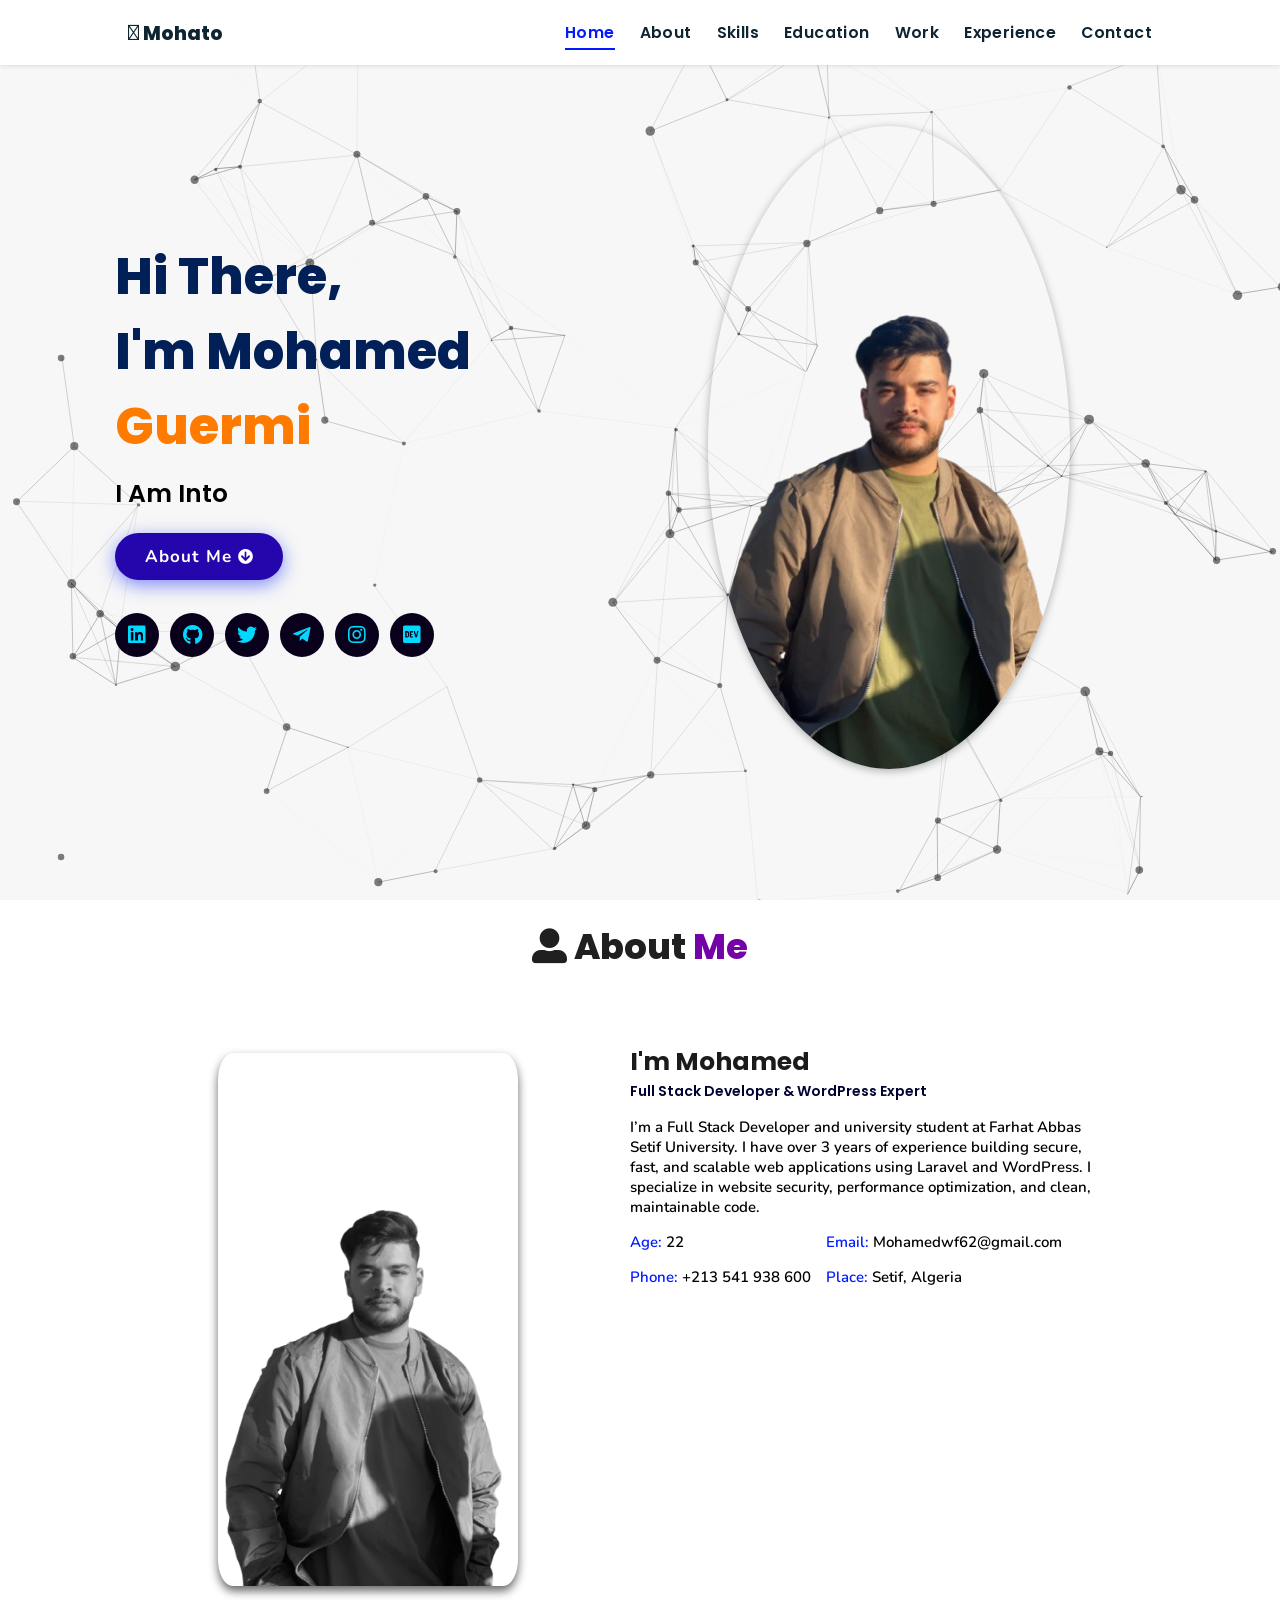
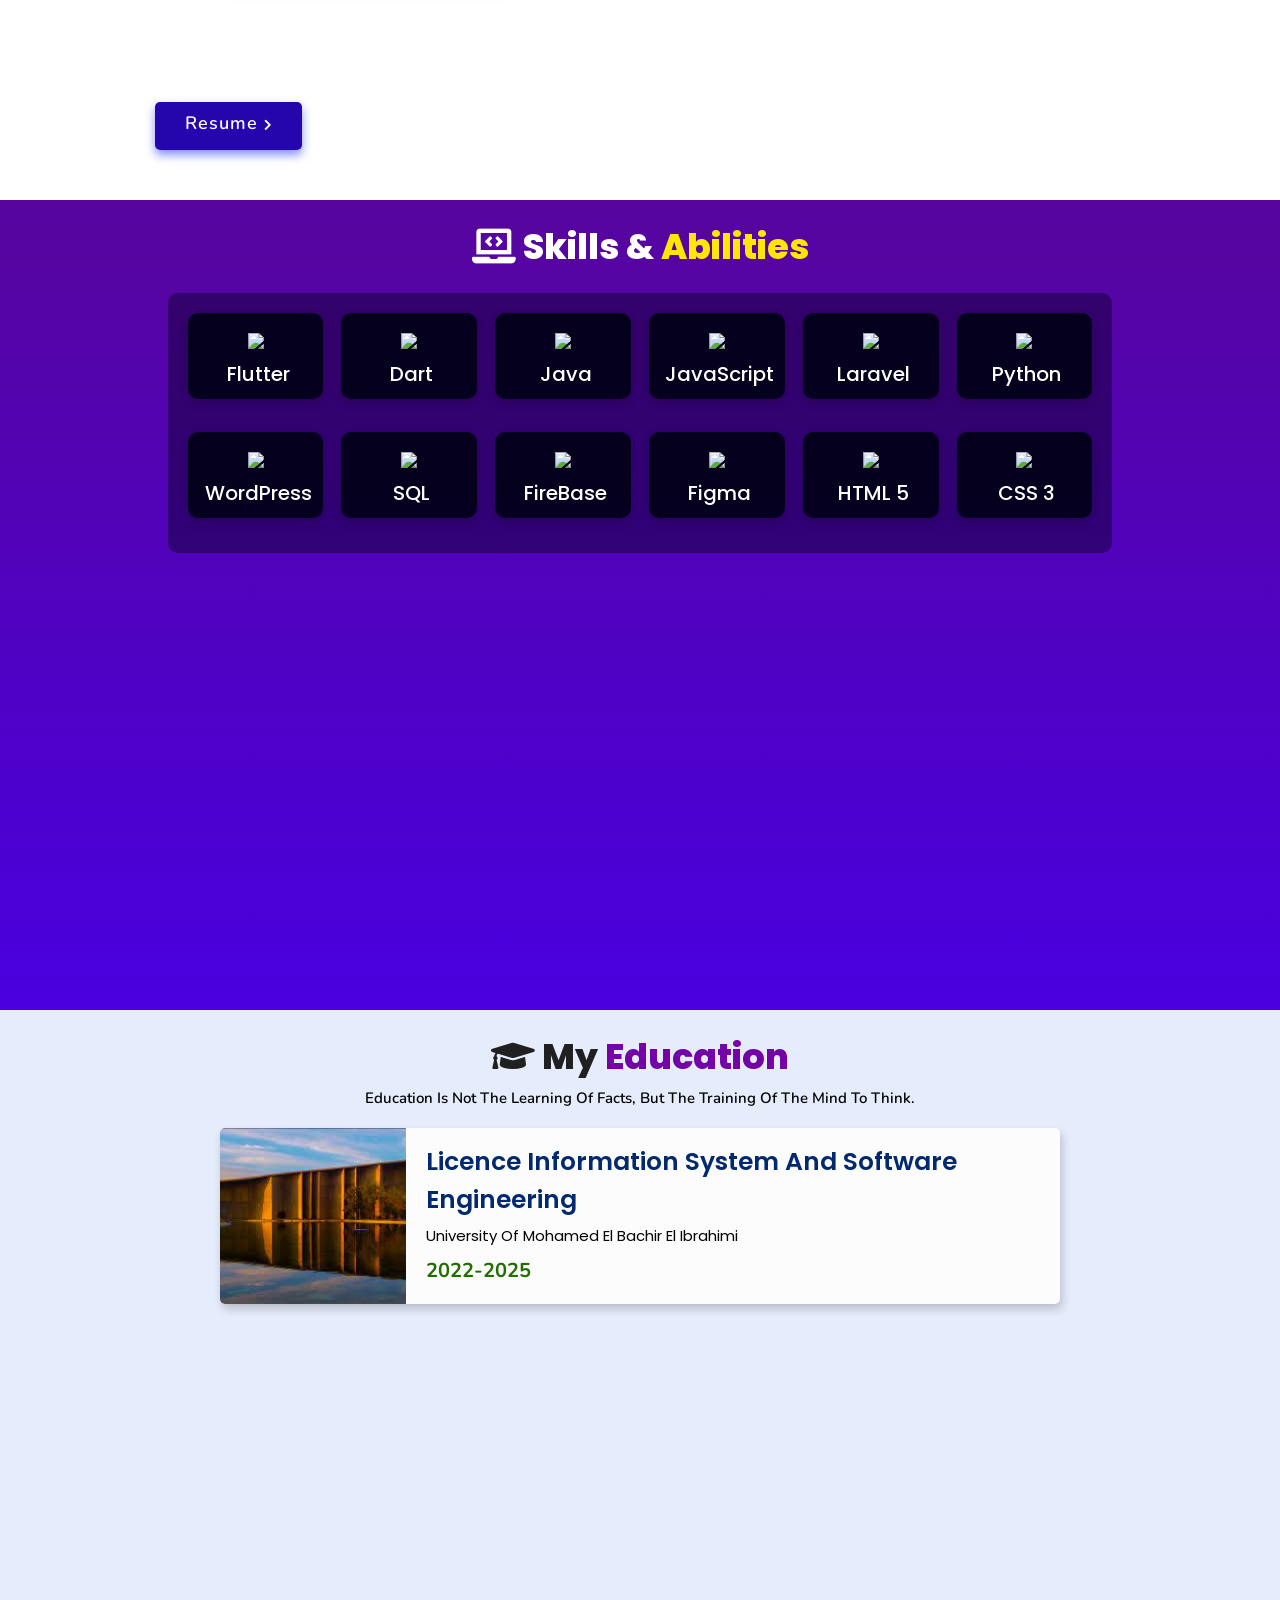
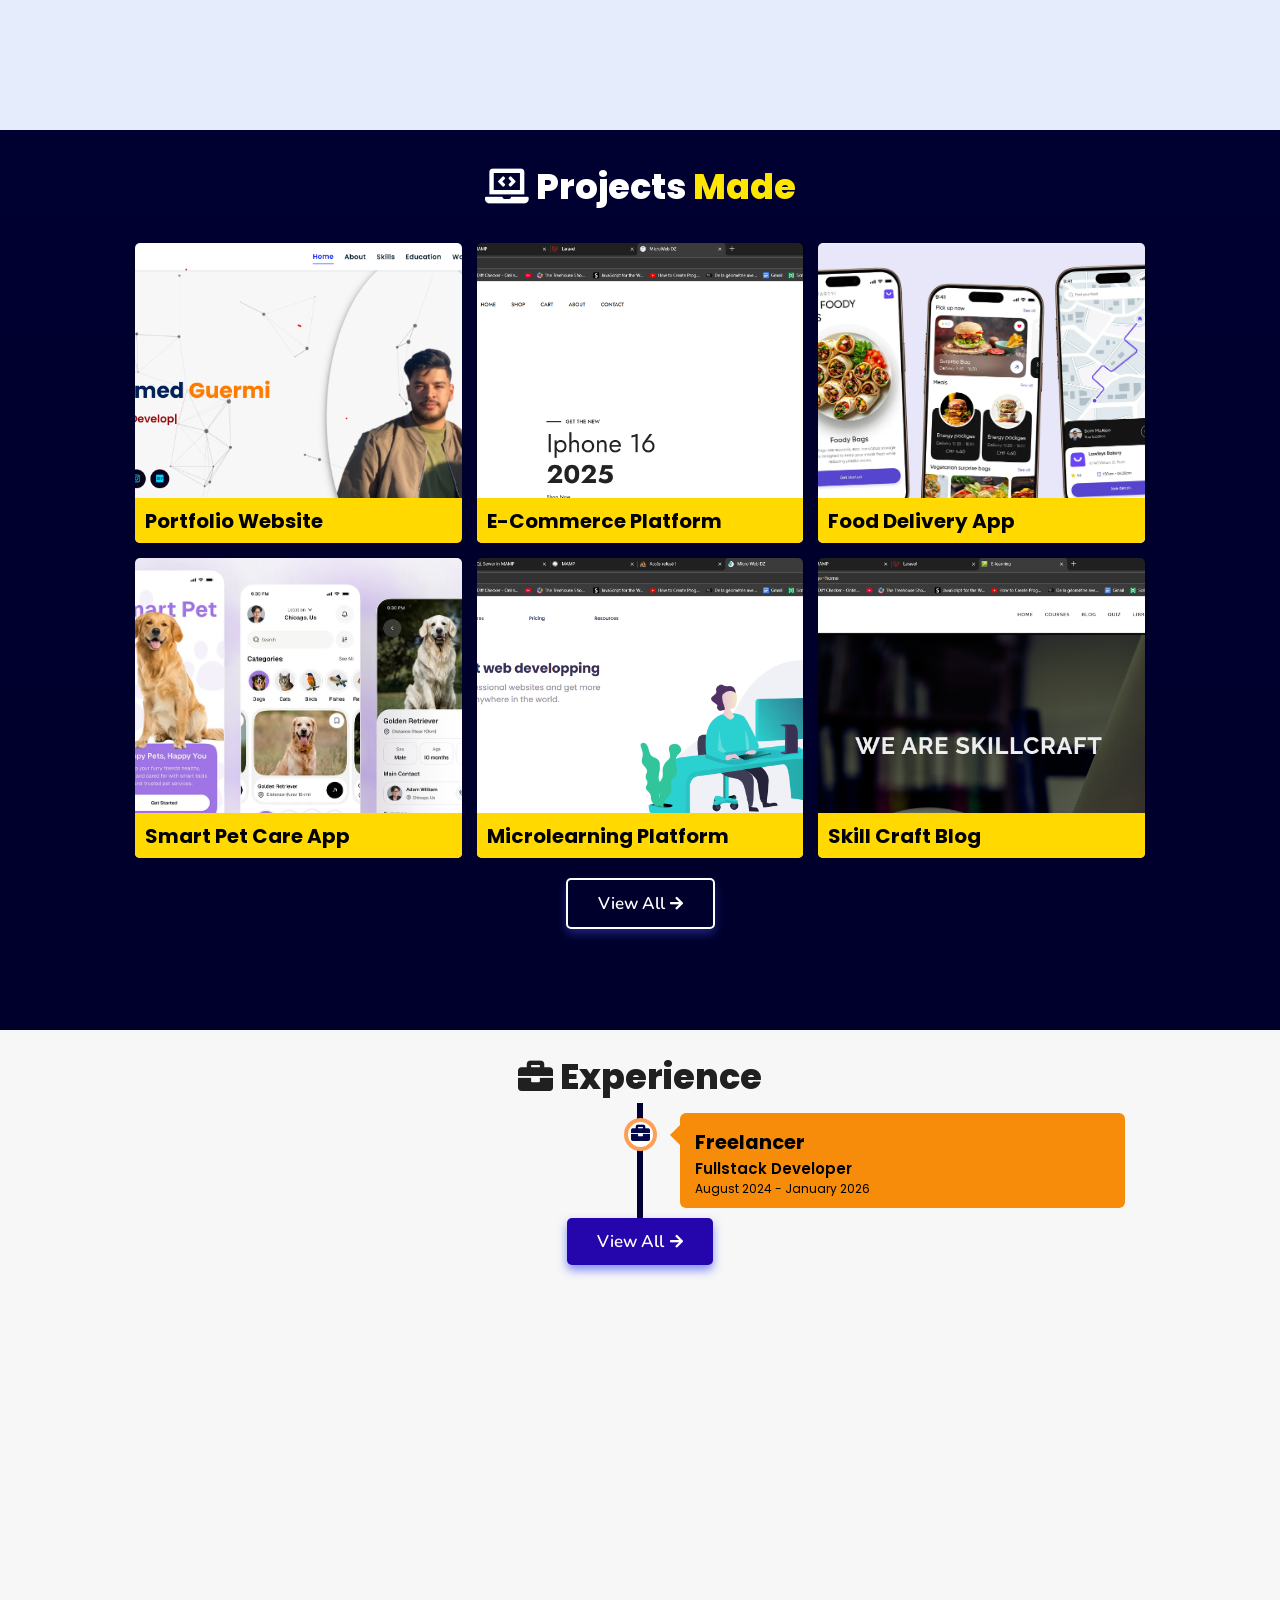
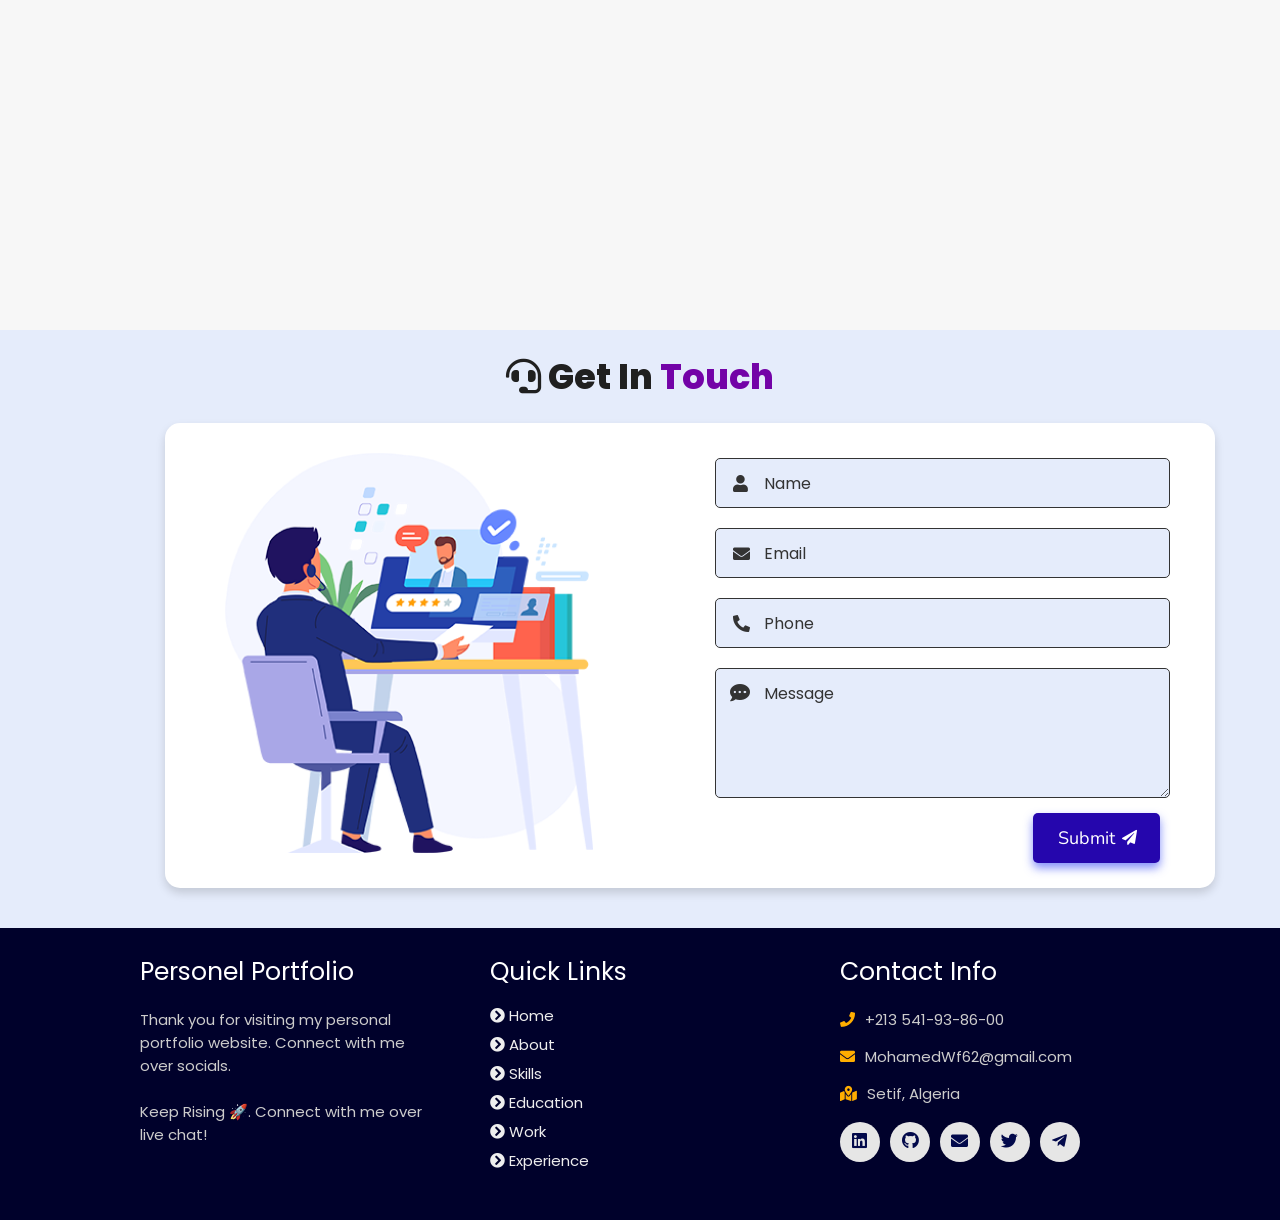
==== commit 701dee9c: "Update index.html" ====
--- a/index.html
+++ b/index.html
@@ -12,6 +12,7 @@
     <!-- Font Awesome -->
     <link rel="stylesheet" href="https://cdnjs.cloudflare.com/ajax/libs/font-awesome/5.15.3/css/all.min.css" integrity="sha512-iBBXm8fW90+nuLcSKlbmrPcLa0OT92xO1BIsZ+ywDWZCvqsWgccV3gFoRBv0z+8dLJgyAHIhR35VZc2oM/gI1w==" crossorigin="anonymous" referrerpolicy="no-referrer"
     />
+    <link rel="icon" type="image/svg+xml" href="./assets/images/favicon.svg">
     <title>Portfolio | Guermi Mohamed</title>
 </head>
 
@@ -583,4 +584,4 @@
 
 </body>
 
-</html>+</html>
